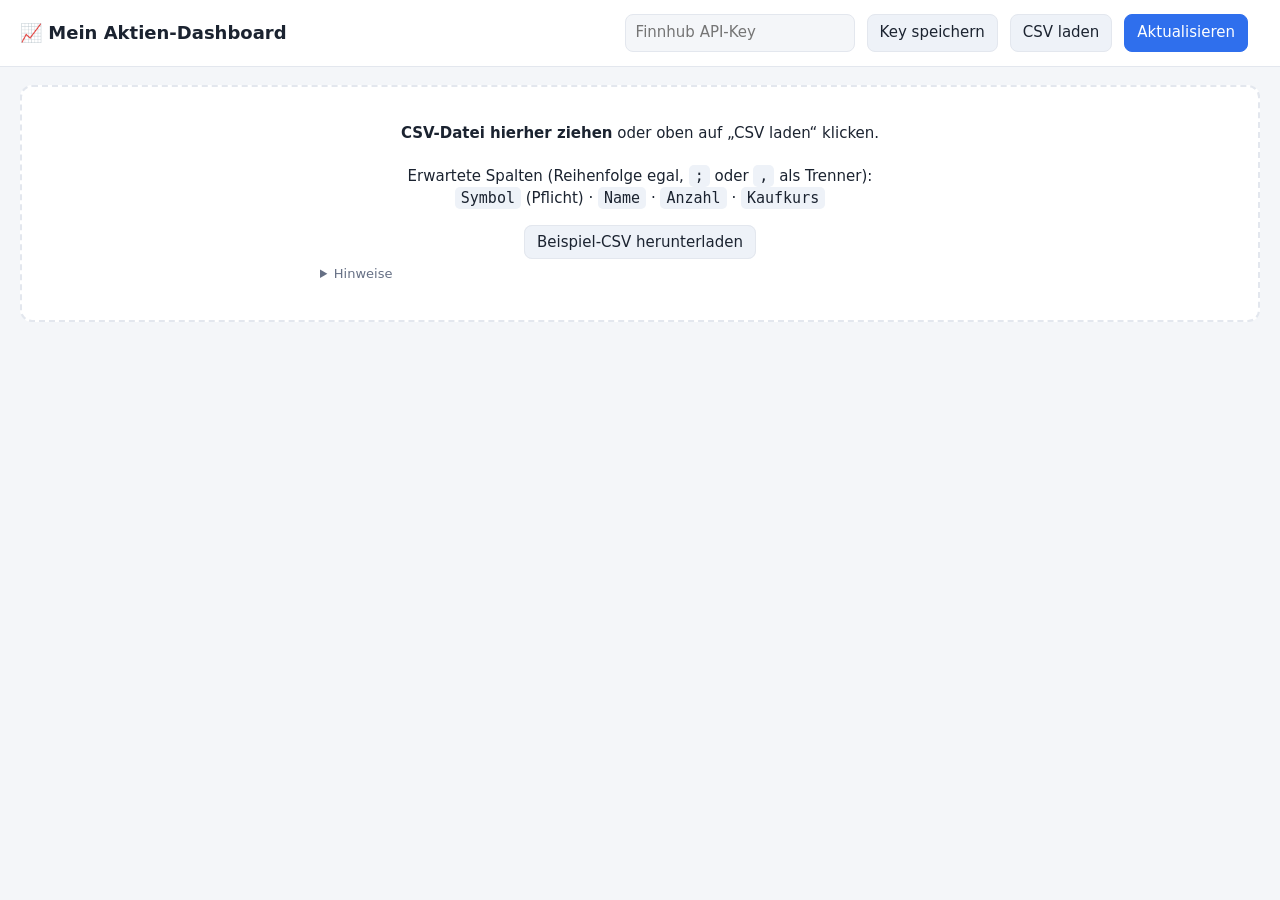
==== aktien/index.html @ da314ee0 "Aktien-Dashboard: Depot per CSV, Live-Kurse und Nachrichten Co-Authored-By: Claude Opus 5.5 <noreply" ====
<!doctype html>
<html lang="de">
<head>
<meta charset="utf-8">
<meta name="viewport" content="width=device-width, initial-scale=1">
<title>Mein Aktien-Dashboard</title>
<style>
  :root {
    --bg: #f4f6f9; --panel: #ffffff; --text: #1b2330; --muted: #667085;
    --line: #e3e7ee; --accent: #2f6fed; --up: #12924f; --down: #d0343a;
    --chip: #eef2f8;
  }
  @media (prefers-color-scheme: dark) {
    :root {
      --bg: #10141b; --panel: #181e28; --text: #e6eaf0; --muted: #98a2b3;
      --line: #273041; --accent: #5b8cff; --up: #3ccf7f; --down: #ff6369;
      --chip: #212a38;
    }
  }
  * { box-sizing: border-box; }
  body { margin: 0; font: 15px/1.45 system-ui, -apple-system, "Segoe UI", Roboto, sans-serif;
         background: var(--bg); color: var(--text); }
  header { display: flex; flex-wrap: wrap; align-items: center; gap: 12px;
           padding: 14px 20px; background: var(--panel); border-bottom: 1px solid var(--line);
           position: sticky; top: 0; z-index: 5; }
  header h1 { font-size: 18px; margin: 0 auto 0 0; }
  button, .btn { font: inherit; border: 1px solid var(--line); background: var(--chip); color: var(--text);
                 padding: 7px 12px; border-radius: 8px; cursor: pointer; text-decoration: none; }
  button.primary { background: var(--accent); border-color: var(--accent); color: #fff; }
  button:disabled { opacity: .5; cursor: default; }
  input[type=password], input[type=text] { font: inherit; padding: 7px 10px; border-radius: 8px;
         border: 1px solid var(--line); background: var(--bg); color: var(--text); width: 230px; max-width: 100%; }
  main { padding: 18px 20px 40px; max-width: 1400px; margin: 0 auto; }
  .tiles { display: grid; grid-template-columns: repeat(auto-fit, minmax(190px, 1fr)); gap: 12px; margin-bottom: 16px; }
  .tile { background: var(--panel); border: 1px solid var(--line); border-radius: 12px; padding: 14px 16px; }
  .tile .label { color: var(--muted); font-size: 13px; }
  .tile .value { font-size: 22px; font-weight: 650; margin-top: 4px; font-variant-numeric: tabular-nums; }
  .tile .sub { font-size: 13px; margin-top: 2px; font-variant-numeric: tabular-nums; }
  .layout { display: grid; grid-template-columns: minmax(0, 1.9fr) minmax(0, 1fr); gap: 16px; align-items: start; }
  @media (max-width: 1100px) { .layout { grid-template-columns: 1fr; } }
  .panel { background: var(--panel); border: 1px solid var(--line); border-radius: 12px; overflow: hidden; }
  .panel h2 { font-size: 15px; margin: 0; padding: 12px 16px; border-bottom: 1px solid var(--line);
              display: flex; align-items: center; gap: 8px; }
  .panel h2 .right { margin-left: auto; font-weight: 400; color: var(--muted); font-size: 13px; }
  .tablewrap { overflow-x: auto; }
  table { width: 100%; border-collapse: collapse; font-variant-numeric: tabular-nums; }
  th, td { padding: 9px 10px; text-align: right; white-space: nowrap; border-bottom: 1px solid var(--line); }
  th { font-size: 12px; color: var(--muted); font-weight: 600; cursor: pointer; user-select: none; }
  th:first-child, td:first-child { text-align: left; }
  tbody tr { cursor: pointer; }
  tbody tr:hover { background: var(--chip); }
  tbody tr.active { background: color-mix(in srgb, var(--accent) 14%, transparent); }
  .sym { font-weight: 650; }
  .name { color: var(--muted); font-size: 12px; display: block; max-width: 220px; overflow: hidden; text-overflow: ellipsis; }
  .logo { width: 22px; height: 22px; border-radius: 5px; vertical-align: middle; margin-right: 8px; background: #fff; object-fit: contain; }
  .up { color: var(--up); } .down { color: var(--down); }
  .news { max-height: 75vh; overflow-y: auto; }
  .news article { padding: 12px 16px; border-bottom: 1px solid var(--line); display: flex; gap: 12px; }
  .news article img { width: 84px; height: 60px; object-fit: cover; border-radius: 6px; flex: none; background: var(--chip); }
  .news a { color: var(--text); text-decoration: none; font-weight: 600; }
  .news a:hover { color: var(--accent); }
  .news .meta { font-size: 12px; color: var(--muted); margin-bottom: 3px; }
  .news .meta .tag { background: var(--chip); padding: 1px 6px; border-radius: 5px; margin-right: 6px; font-weight: 600; color: var(--text); }
  .news p { margin: 4px 0 0; font-size: 13px; color: var(--muted); display: -webkit-box;
            -webkit-line-clamp: 2; -webkit-box-orient: vertical; overflow: hidden; }
  .empty { padding: 28px 18px; color: var(--muted); text-align: center; }
  .drop { border: 2px dashed var(--line); border-radius: 12px; padding: 36px 20px; text-align: center;
          background: var(--panel); margin-bottom: 16px; }
  .drop.over { border-color: var(--accent); }
  .drop code { background: var(--chip); padding: 2px 6px; border-radius: 5px; }
  .status { font-size: 13px; color: var(--muted); }
  .err { color: var(--down); }
  .hidden { display: none !important; }
  details { margin-top: 12px; color: var(--muted); font-size: 13px; text-align: left; max-width: 640px; margin-inline: auto; }
</style>
</head>
<body>
<header>
  <h1>📈 Mein Aktien-Dashboard</h1>
  <input id="apiKey" type="password" placeholder="Finnhub API-Key" autocomplete="off" title="Kostenloser Key auf finnhub.io">
  <button id="saveKey">Key speichern</button>
  <label class="btn" for="csvInput">CSV laden</label>
  <input id="csvInput" type="file" accept=".csv,text/csv" class="hidden">
  <button id="refresh" class="primary">Aktualisieren</button>
  <span id="status" class="status"></span>
</header>

<main>
  <div id="drop" class="drop">
    <strong>CSV-Datei hierher ziehen</strong> oder oben auf „CSV laden“ klicken.<br><br>
    Erwartete Spalten (Reihenfolge egal, <code>;</code> oder <code>,</code> als Trenner):<br>
    <code>Symbol</code> (Pflicht) · <code>Name</code> · <code>Anzahl</code> · <code>Kaufkurs</code><br><br>
    <a class="btn" href="beispiel.csv" download>Beispiel-CSV herunterladen</a>
    <details>
      <summary>Hinweise</summary>
      <ul>
        <li>Kurse und Nachrichten kommen von <a href="https://finnhub.io" target="_blank" rel="noopener">finnhub.io</a>. Dort gibt es einen kostenlosen API-Key (60 Abfragen/Minute).</li>
        <li>Symbol = Börsenkürzel, z. B. <code>AAPL</code>, <code>MSFT</code>. Der kostenlose Zugang deckt vor allem US-Börsen ab; europäische Aktien am besten über ihr US-Kürzel/ADR (z. B. <code>SAP</code>).</li>
        <li>Zahlen dürfen deutsch geschrieben sein (<code>1.234,56</code>). Andere Spaltennamen wie <code>Ticker</code>, <code>Stück</code>, <code>Menge</code>, <code>Einstandskurs</code> werden auch erkannt.</li>
        <li>Key und Depot werden nur lokal in deinem Browser gespeichert.</li>
      </ul>
    </details>
  </div>

  <section id="tiles" class="tiles hidden"></section>

  <div id="layout" class="layout hidden">
    <section class="panel">
      <h2>Depot <span class="right" id="updated"></span></h2>
      <div class="tablewrap">
        <table>
          <thead><tr>
            <th data-k="symbol">Aktie</th>
            <th data-k="qty">Stück</th>
            <th data-k="buy">Kaufkurs</th>
            <th data-k="price">Aktuell</th>
            <th data-k="dp">Heute</th>
            <th data-k="value">Wert</th>
            <th data-k="pl">Gewinn/Verlust</th>
            <th data-k="plp">G/V %</th>
          </tr></thead>
          <tbody id="rows"></tbody>
        </table>
      </div>
    </section>

    <section class="panel">
      <h2><span id="newsTitle">Nachrichten – alle Aktien</span>
        <button id="allNews" class="hidden" style="margin-left:auto;padding:3px 9px;font-size:13px">Alle zeigen</button></h2>
      <div id="news" class="news"><div class="empty">Noch keine Nachrichten geladen.</div></div>
    </section>
  </div>
</main>

<script>
(() => {
  const API = 'https://finnhub.io/api/v1';
  const $ = id => document.getElementById(id);
  const store = {
    get(k, d) { try { const v = localStorage.getItem(k); return v === null ? d : JSON.parse(v); } catch { return d; } },
    set(k, v) { try { localStorage.setItem(k, JSON.stringify(v)); } catch {} }
  };

  let holdings = store.get('aktien.holdings', []);   // [{symbol,name,qty,buy}]
  let data = {};      // symbol -> {quote, profile, news}
  let selected = null;
  let sort = store.get('aktien.sort', { k: 'value', dir: -1 });
  let busy = false;

  $('apiKey').value = store.get('aktien.key', '');

  // ---------- CSV ----------
  function parseNum(s) {
    if (s == null) return NaN;
    s = String(s).trim().replace(/[€$\s]/g, '');
    if (!s) return NaN;
    if (s.includes(',') && s.includes('.')) {
      s = s.lastIndexOf(',') > s.lastIndexOf('.') ? s.replace(/\./g, '').replace(',', '.') : s.replace(/,/g, '');
    } else if (s.includes(',')) s = s.replace(',', '.');
    return parseFloat(s);
  }
  function splitLine(line, sep) {
    const out = []; let cur = '', q = false;
    for (let i = 0; i < line.length; i++) {
      const c = line[i];
      if (c === '"') { if (q && line[i + 1] === '"') { cur += '"'; i++; } else q = !q; }
      else if (c === sep && !q) { out.push(cur); cur = ''; }
      else cur += c;
    }
    out.push(cur);
    return out.map(x => x.trim());
  }
  const COLS = {
    symbol: ['symbol', 'ticker', 'kürzel', 'kuerzel', 'code'],
    name:   ['name', 'bezeichnung', 'unternehmen', 'firma', 'wertpapier'],
    qty:    ['anzahl', 'stück', 'stueck', 'stk', 'menge', 'shares', 'quantity', 'qty', 'bestand'],
    buy:    ['kaufkurs', 'einstand', 'einstandskurs', 'kaufpreis', 'preis', 'price', 'buy', 'avg', 'durchschnitt']
  };
  function parseCSV(text) {
    const lines = text.replace(/^﻿/, '').split(/\r?\n/).filter(l => l.trim());
    if (!lines.length) throw new Error('Die Datei ist leer.');
    const h = lines[0];
    const sep = [';', '\t', ','].sort((a, b) => h.split(b).length - h.split(a).length)[0];
    const head = splitLine(h, sep).map(x => x.toLowerCase());
    const idx = {};
    for (const [k, names] of Object.entries(COLS)) idx[k] = head.findIndex(x => names.some(n => x.includes(n)));
    if (idx.symbol < 0) throw new Error('Keine Spalte „Symbol“ (oder „Ticker“) gefunden.');
    const map = new Map();
    for (const line of lines.slice(1)) {
      const c = splitLine(line, sep);
      const symbol = (c[idx.symbol] || '').toUpperCase().trim();
      if (!symbol) continue;
      const qty = idx.qty >= 0 ? parseNum(c[idx.qty]) : NaN;
      const buy = idx.buy >= 0 ? parseNum(c[idx.buy]) : NaN;
      const prev = map.get(symbol);
      if (prev && isFinite(qty) && isFinite(prev.qty)) {          // gleiche Aktie mehrfach -> zusammenfassen
        const tq = prev.qty + qty;
        if (isFinite(buy) && isFinite(prev.buy)) prev.buy = (prev.buy * prev.qty + buy * qty) / tq;
        prev.qty = tq;
      } else {
        map.set(symbol, { symbol, name: idx.name >= 0 ? c[idx.name] || '' : '', qty, buy });
      }
    }
    const list = [...map.values()];
    if (!list.length) throw new Error('Keine Aktien in der Datei gefunden.');
    return list;
  }
  function loadFile(file) {
    const r = new FileReader();
    r.onload = () => {
      try {
        holdings = parseCSV(r.result);
        store.set('aktien.holdings', holdings);
        data = {}; selected = null;
        setStatus(`${holdings.length} Positionen geladen.`);
        render(); refresh();
      } catch (e) { setStatus(e.message, true); }
    };
    r.readAsText(file, 'utf-8');
  }
  $('csvInput').onchange = e => { if (e.target.files[0]) loadFile(e.target.files[0]); e.target.value = ''; };
  const drop = $('drop');
  ['dragover', 'dragenter'].forEach(ev => document.addEventListener(ev, e => { e.preventDefault(); drop.classList.add('over'); }));
  ['dragleave', 'drop'].forEach(ev => document.addEventListener(ev, e => { e.preventDefault(); drop.classList.remove('over'); }));
  document.addEventListener('drop', e => { const f = e.dataTransfer.files[0]; if (f) loadFile(f); });

  // ---------- API ----------
  const key = () => $('apiKey').value.trim();
  $('saveKey').onclick = () => { store.set('aktien.key', key()); setStatus('Key gespeichert.'); refresh(); };
  $('apiKey').onkeydown = e => { if (e.key === 'Enter') $('saveKey').click(); };

  async function api(path, params) {
    const u = new URL(API + path);
    Object.entries({ ...params, token: key() }).forEach(([k, v]) => u.searchParams.set(k, v));
    const res = await fetch(u);
    if (res.status === 401 || res.status === 403) throw new Error('API-Key ungültig oder Börse im Gratis-Tarif nicht enthalten.');
    if (res.status === 429) throw new Error('Abfragelimit erreicht – bitte kurz warten.');
    if (!res.ok) throw new Error('Fehler ' + res.status);
    return res.json();
  }
  const ymd = d => d.toISOString().slice(0, 10);

  async function refresh(withNews = true) {
    if (busy || !holdings.length) return;
    if (!key()) { setStatus('Bitte zuerst einen Finnhub API-Key eintragen.', true); return; }
    busy = true; $('refresh').disabled = true;
    const to = new Date(), from = new Date(Date.now() - 7 * 864e5);
    let errors = 0, lastErr = '';
    for (let i = 0; i < holdings.length; i++) {
      const s = holdings[i].symbol;
      setStatus(`Lade ${s} (${i + 1}/${holdings.length}) …`);
      const d = data[s] || (data[s] = {});
      try {
        const jobs = [api('/quote', { symbol: s }).then(q => { d.quote = q && q.c ? q : null; })];
        if (!d.profile) jobs.push(api('/stock/profile2', { symbol: s }).then(p => { d.profile = p || {}; }).catch(() => { d.profile = {}; }));
        if (withNews) jobs.push(api('/company-news', { symbol: s, from: ymd(from), to: ymd(to) })
                        .then(n => { d.news = Array.isArray(n) ? n.slice(0, 25) : []; }).catch(() => {}));
        await Promise.all(jobs);
        if (!d.quote) { errors++; lastErr = `Kein Kurs für ${s} gefunden.`; }
      } catch (e) { errors++; lastErr = e.message; }
      render(false);
    }
    busy = false; $('refresh').disabled = false;
    $('updated').textContent = 'Stand: ' + new Date().toLocaleTimeString('de-DE', { hour: '2-digit', minute: '2-digit' });
    setStatus(errors ? `${errors} Fehler – ${lastErr}` : 'Alles aktuell.', !!errors);
    render();
  }
  $('refresh').onclick = () => refresh(true);
  // Kurse jede Minute, Nachrichten alle 10 Minuten automatisch aktualisieren
  let tick = 0;
  setInterval(() => { if (document.visibilityState === 'visible') refresh(++tick % 10 === 0); }, 60000);

  // ---------- Darstellung ----------
  const fmt = (n, cur, d = 2) => !isFinite(n) ? '–' :
    n.toLocaleString('de-DE', { minimumFractionDigits: d, maximumFractionDigits: d }) + (cur ? ' ' + cur : '');
  const pct = n => !isFinite(n) ? '–' : (n > 0 ? '+' : '') + fmt(n) + ' %';
  const cls = n => !isFinite(n) || n === 0 ? '' : n > 0 ? 'up' : 'down';
  const esc = s => String(s ?? '').replace(/[&<>"']/g, c => ({ '&': '&amp;', '<': '&lt;', '>': '&gt;', '"': '&quot;', "'": '&#39;' }[c]));
  function setStatus(msg, err) { const el = $('status'); el.textContent = msg; el.className = 'status' + (err ? ' err' : ''); }

  function rowsData() {
    return holdings.map(h => {
      const d = data[h.symbol] || {}, q = d.quote, p = d.profile || {};
      const price = q ? q.c : NaN, qty = isFinite(h.qty) ? h.qty : NaN;
      const value = price * qty, cost = h.buy * qty;
      return { ...h, name: h.name || p.name || '', logo: p.logo, cur: p.currency || '',
        price, dp: q ? q.dp : NaN, dayAbs: q ? q.d * qty : NaN,
        value, cost, pl: value - cost, plp: (price / h.buy - 1) * 100 };
    });
  }

  function render(full = true) {
    const has = holdings.length > 0;
    $('drop').classList.toggle('hidden', has);
    $('tiles').classList.toggle('hidden', !has);
    $('layout').classList.toggle('hidden', !has);
    if (!has) return;

    const rows = rowsData();
    // Kacheln (je Währung summiert)
    const byCur = {};
    rows.forEach(r => {
      const c = r.cur || '?', t = byCur[c] || (byCur[c] = { value: 0, cost: 0, day: 0, n: 0 });
      if (isFinite(r.value)) { t.value += r.value; t.n++; if (isFinite(r.dayAbs)) t.day += r.dayAbs; if (isFinite(r.cost)) t.cost += r.cost; }
    });
    const curs = Object.entries(byCur).filter(([, t]) => t.n);
    const line = f => curs.length ? curs.map(f).join('<br>') : '–';
    const best = rows.filter(r => isFinite(r.dp)).sort((a, b) => b.dp - a.dp);
    $('tiles').innerHTML = `
      <div class="tile"><div class="label">Depotwert</div><div class="value">${line(([c, t]) => fmt(t.value, c))}</div></div>
      <div class="tile"><div class="label">Heute</div><div class="value">${line(([c, t]) =>
        `<span class="${cls(t.day)}">${t.day > 0 ? '+' : ''}${fmt(t.day, c)}</span>`)}</div>
        <div class="sub">${line(([c, t]) => `<span class="${cls(t.day)}">${pct(t.day / (t.value - t.day) * 100)}</span>`)}</div></div>
      <div class="tile"><div class="label">Gewinn/Verlust gesamt</div><div class="value">${line(([c, t]) =>
        t.cost ? `<span class="${cls(t.value - t.cost)}">${t.value - t.cost > 0 ? '+' : ''}${fmt(t.value - t.cost, c)}</span>` : '–')}</div>
        <div class="sub">${line(([c, t]) => t.cost ? `<span class="${cls(t.value - t.cost)}">${pct((t.value / t.cost - 1) * 100)}</span>` : '')}</div></div>
      <div class="tile"><div class="label">Bester / schwächster Wert heute</div>
        <div class="sub" style="margin-top:8px">${best.length ? `<b>${esc(best[0].symbol)}</b> <span class="${cls(best[0].dp)}">${pct(best[0].dp)}</span>` : '–'}</div>
        <div class="sub">${best.length > 1 ? `<b>${esc(best.at(-1).symbol)}</b> <span class="${cls(best.at(-1).dp)}">${pct(best.at(-1).dp)}</span>` : ''}</div></div>`;

    // Tabelle
    rows.sort((a, b) => {
      const x = a[sort.k], y = b[sort.k];
      if (typeof x === 'string') return x.localeCompare(y) * sort.dir;
      return ((isFinite(x) ? x : -Infinity) - (isFinite(y) ? y : -Infinity)) * sort.dir;
    });
    document.querySelectorAll('th').forEach(th => {
      th.textContent = th.textContent.replace(/ [▲▼]$/, '') + (th.dataset.k === sort.k ? (sort.dir > 0 ? ' ▲' : ' ▼') : '');
    });
    $('rows').innerHTML = rows.map(r => `
      <tr data-s="${esc(r.symbol)}" class="${r.symbol === selected ? 'active' : ''}">
        <td>${r.logo ? `<img class="logo" src="${esc(r.logo)}" alt="" loading="lazy">` : ''}<span class="sym">${esc(r.symbol)}</span>
            <span class="name" style="display:inline-block;vertical-align:middle;margin-left:6px">${esc(r.name)}</span></td>
        <td>${fmt(r.qty, '', r.qty % 1 ? 3 : 0)}</td>
        <td>${fmt(r.buy, r.cur)}</td>
        <td><b>${fmt(r.price, r.cur)}</b></td>
        <td class="${cls(r.dp)}">${pct(r.dp)}</td>
        <td>${fmt(r.value, r.cur)}</td>
        <td class="${cls(r.pl)}">${isFinite(r.pl) ? (r.pl > 0 ? '+' : '') + fmt(r.pl, r.cur) : '–'}</td>
        <td class="${cls(r.plp)}">${pct(r.plp)}</td>
      </tr>`).join('');

    if (full || !selected) renderNews();
  }

  function renderNews() {
    const syms = selected ? [selected] : holdings.map(h => h.symbol);
    $('newsTitle').textContent = selected ? `Nachrichten – ${selected}` : 'Nachrichten – alle Aktien';
    $('allNews').classList.toggle('hidden', !selected);
    const seen = new Set();
    const items = syms.flatMap(s => ((data[s] || {}).news || []).map(n => ({ ...n, sym: s })))
      .filter(n => n.headline && !seen.has(n.headline) && seen.add(n.headline))
      .sort((a, b) => b.datetime - a.datetime)
      .slice(0, 80);
    $('news').innerHTML = items.length ? items.map(n => `
      <article>
        ${n.image ? `<img src="${esc(n.image)}" alt="" loading="lazy" onerror="this.remove()">` : ''}
        <div>
          <div class="meta"><span class="tag">${esc(n.sym)}</span>${esc(n.source)} · ${new Date(n.datetime * 1000).toLocaleString('de-DE', { day: '2-digit', month: '2-digit', hour: '2-digit', minute: '2-digit' })}</div>
          <a href="${esc(n.url)}" target="_blank" rel="noopener">${esc(n.headline)}</a>
          ${n.summary ? `<p>${esc(n.summary)}</p>` : ''}
        </div>
      </article>`).join('')
      : `<div class="empty">${key() ? 'Keine Nachrichten der letzten 7 Tage gefunden.' : 'API-Key eintragen, um Nachrichten zu laden.'}</div>`;
  }

  $('rows').onclick = e => {
    const tr = e.target.closest('tr'); if (!tr) return;
    selected = selected === tr.dataset.s ? null : tr.dataset.s;
    render();
  };
  $('allNews').onclick = () => { selected = null; render(); };
  document.querySelector('thead').onclick = e => {
    const k = e.target.closest('th')?.dataset.k; if (!k) return;
    sort = { k, dir: sort.k === k ? -sort.dir : (k === 'symbol' ? 1 : -1) };
    store.set('aktien.sort', sort); render(false);
  };

  render();
  if (holdings.length && key()) refresh();
})();
</script>
</body>
</html>
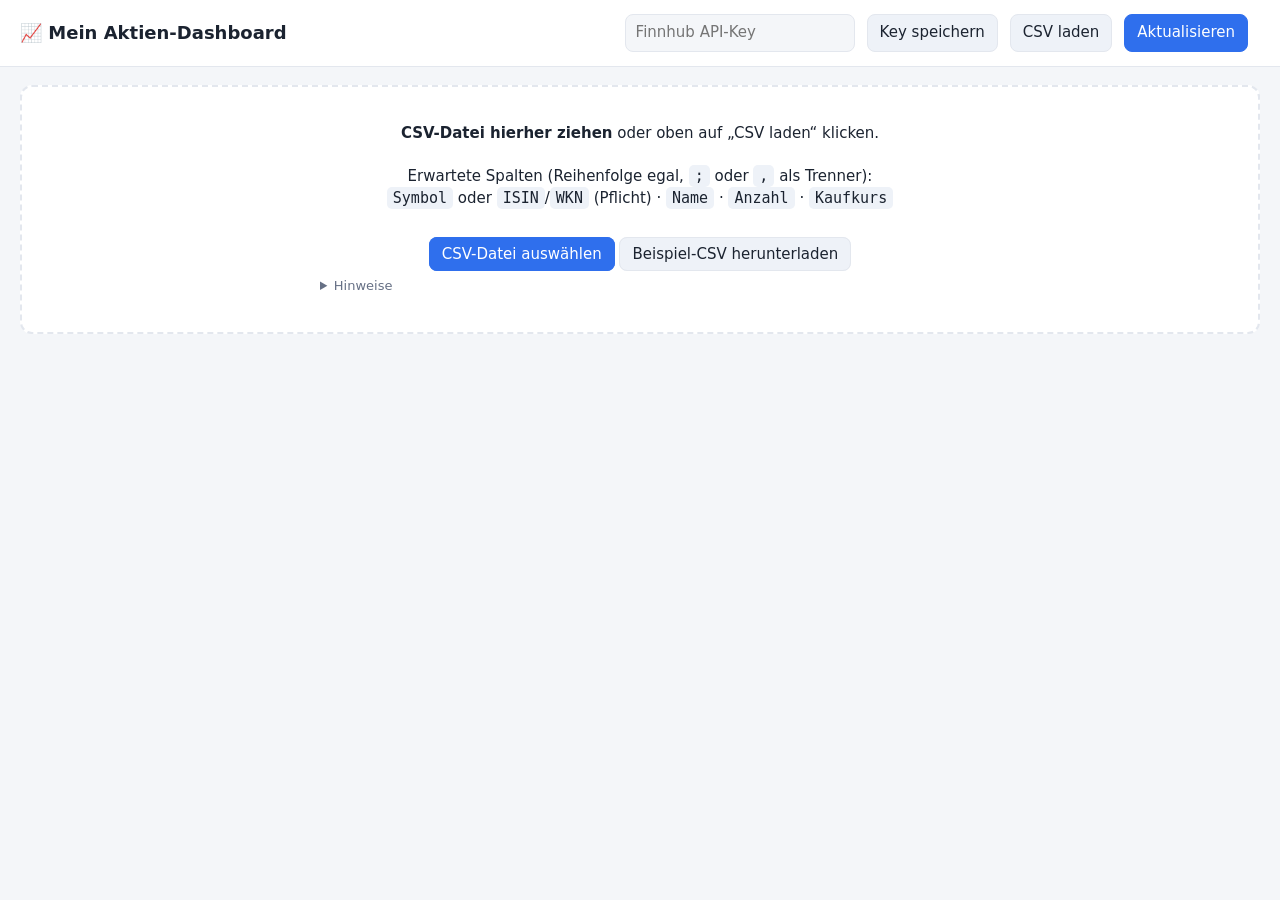
==== commit 3bafac1c: "Aktien-Dashboard: CSV-Import robuster (Kodierung, ISIN/WKN, Broker-Exporte) Co-Authored-By: Claude O" ====
--- a/aktien/index.html
+++ b/aktien/index.html
@@ -36,15 +36,15 @@
   .tile .label { color: var(--muted); font-size: 13px; }
   .tile .value { font-size: 22px; font-weight: 650; margin-top: 4px; font-variant-numeric: tabular-nums; }
   .tile .sub { font-size: 13px; margin-top: 2px; font-variant-numeric: tabular-nums; }
-  .layout { display: grid; grid-template-columns: minmax(0, 1.9fr) minmax(0, 1fr); gap: 16px; align-items: start; }
-  @media (max-width: 1100px) { .layout { grid-template-columns: 1fr; } }
+  .layout { display: grid; grid-template-columns: minmax(0, 1.5fr) minmax(0, 1fr); gap: 16px; align-items: start; }
+  @media (max-width: 980px) { .layout { grid-template-columns: 1fr; } }
   .panel { background: var(--panel); border: 1px solid var(--line); border-radius: 12px; overflow: hidden; }
   .panel h2 { font-size: 15px; margin: 0; padding: 12px 16px; border-bottom: 1px solid var(--line);
               display: flex; align-items: center; gap: 8px; }
   .panel h2 .right { margin-left: auto; font-weight: 400; color: var(--muted); font-size: 13px; }
   .tablewrap { overflow-x: auto; }
   table { width: 100%; border-collapse: collapse; font-variant-numeric: tabular-nums; }
-  th, td { padding: 9px 10px; text-align: right; white-space: nowrap; border-bottom: 1px solid var(--line); }
+  th, td { padding: 9px 12px; text-align: right; white-space: nowrap; border-bottom: 1px solid var(--line); }
   th { font-size: 12px; color: var(--muted); font-weight: 600; cursor: pointer; user-select: none; }
   th:first-child, td:first-child { text-align: left; }
   tbody tr { cursor: pointer; }
@@ -80,7 +80,7 @@
   <input id="apiKey" type="password" placeholder="Finnhub API-Key" autocomplete="off" title="Kostenloser Key auf finnhub.io">
   <button id="saveKey">Key speichern</button>
   <label class="btn" for="csvInput">CSV laden</label>
-  <input id="csvInput" type="file" accept=".csv,text/csv" class="hidden">
+  <input id="csvInput" type="file" class="hidden">
   <button id="refresh" class="primary">Aktualisieren</button>
   <span id="status" class="status"></span>
 </header>
@@ -89,7 +89,9 @@
   <div id="drop" class="drop">
     <strong>CSV-Datei hierher ziehen</strong> oder oben auf „CSV laden“ klicken.<br><br>
     Erwartete Spalten (Reihenfolge egal, <code>;</code> oder <code>,</code> als Trenner):<br>
-    <code>Symbol</code> (Pflicht) · <code>Name</code> · <code>Anzahl</code> · <code>Kaufkurs</code><br><br>
+    <code>Symbol</code> oder <code>ISIN</code>/<code>WKN</code> (Pflicht) · <code>Name</code> · <code>Anzahl</code> · <code>Kaufkurs</code><br><br>
+    <div id="dropErr" class="err" style="margin-bottom:12px"></div>
+    <label class="btn primary" for="csvInput" style="background:var(--accent);color:#fff;border-color:var(--accent)">CSV-Datei auswählen</label>
     <a class="btn" href="beispiel.csv" download>Beispiel-CSV herunterladen</a>
     <details>
       <summary>Hinweise</summary>
@@ -170,53 +172,97 @@
     out.push(cur);
     return out.map(x => x.trim());
   }
-  const COLS = {
-    symbol: ['symbol', 'ticker', 'kürzel', 'kuerzel', 'code'],
-    name:   ['name', 'bezeichnung', 'unternehmen', 'firma', 'wertpapier'],
-    qty:    ['anzahl', 'stück', 'stueck', 'stk', 'menge', 'shares', 'quantity', 'qty', 'bestand'],
-    buy:    ['kaufkurs', 'einstand', 'einstandskurs', 'kaufpreis', 'preis', 'price', 'buy', 'avg', 'durchschnitt']
-  };
+  const COLS = [                                   // Reihenfolge = Priorität bei der Zuordnung
+    ['isin',   ['isin']],
+    ['wkn',    ['wkn']],
+    ['symbol', ['symbol', 'ticker', 'kürzel', 'kuerzel', 'börsenkürzel']],
+    ['qty',    ['anzahl', 'stück', 'stueck', 'stk', 'menge', 'nominale', 'shares', 'quantity', 'qty', 'bestand', 'units']],
+    ['buy',    ['kaufkurs', 'einstandskurs', 'einstand', 'kaufpreis', 'kaufwert je', 'ø', 'avg', 'average', 'durchschnitt', 'buy', 'preis', 'price']],
+    ['name',   ['name', 'bezeichnung', 'wertpapier', 'unternehmen', 'firma', 'titel', 'instrument']]
+  ];
+  const ISIN_RE = /^[A-Z]{2}[A-Z0-9]{9}\d$/;
+  const WKN_RE = /^[A-Z0-9]{6}$/;
+  const TICKER_RE = /^[A-Z0-9][A-Z0-9.\-]{0,11}$/;
+  const label = h => h.symbol || h.isin || h.wkn;
+
+  function detectSep(line) {
+    return [';', '\t', ',', '|'].sort((a, b) => splitLine(line, b).length - splitLine(line, a).length)[0];
+  }
+  function mapHeader(cells) {
+    const head = cells.map(x => x.toLowerCase().replace(/\s+/g, ' ').trim());
+    const idx = {}, used = new Set();
+    for (const [k, names] of COLS) {
+      idx[k] = head.findIndex((x, i) => !used.has(i) && x && names.some(n => x.includes(n)));
+      if (idx[k] >= 0) used.add(idx[k]);
+    }
+    return idx;
+  }
   function parseCSV(text) {
-    const lines = text.replace(/^﻿/, '').split(/\r?\n/).filter(l => l.trim());
+    const lines = text.replace(/^﻿/, '').split(/\r\n|\n|\r/).filter(l => l.replace(/[;,\t|"\s]/g, ''));
     if (!lines.length) throw new Error('Die Datei ist leer.');
-    const h = lines[0];
-    const sep = [';', '\t', ','].sort((a, b) => h.split(b).length - h.split(a).length)[0];
-    const head = splitLine(h, sep).map(x => x.toLowerCase());
-    const idx = {};
-    for (const [k, names] of Object.entries(COLS)) idx[k] = head.findIndex(x => names.some(n => x.includes(n)));
-    if (idx.symbol < 0) throw new Error('Keine Spalte „Symbol“ (oder „Ticker“) gefunden.');
+    // Kopfzeile suchen (Broker-Exporte haben oft ein paar Infozeilen davor)
+    let hi = -1, sep, idx;
+    for (let i = 0; i < Math.min(lines.length, 40); i++) {
+      const sp = detectSep(lines[i]), m = mapHeader(splitLine(lines[i], sp));
+      if (m.symbol >= 0 || m.isin >= 0 || m.wkn >= 0) { hi = i; sep = sp; idx = m; break; }
+    }
+    if (hi < 0) {
+      // Keine Kopfzeile: erste Spalte = Kürzel/ISIN, dann Anzahl, dann Kaufkurs
+      sep = detectSep(lines[0]);
+      const c0 = splitLine(lines[0], sep), first = (c0[0] || '').replace(/"/g, '');
+      const looksLikeId = ISIN_RE.test(first) || (TICKER_RE.test(first) && first === first.toUpperCase());
+      if (!looksLikeId || !isFinite(parseNum(c0[1]))) {
+        throw new Error('Keine passende Spalte gefunden. Die CSV braucht eine Spalte „Symbol“, „Ticker“, „ISIN“ oder „WKN“. Gefundene Kopfzeile: ' + lines[0].slice(0, 120));
+      }
+      idx = { symbol: 0, qty: 1, buy: 2, name: -1, isin: -1, wkn: -1 };
+      hi = -1;
+    }
+    const get = (c, k) => idx[k] >= 0 ? (c[idx[k]] || '').trim() : '';
     const map = new Map();
-    for (const line of lines.slice(1)) {
+    for (const line of lines.slice(hi + 1)) {
       const c = splitLine(line, sep);
-      const symbol = (c[idx.symbol] || '').toUpperCase().trim();
-      if (!symbol) continue;
-      const qty = idx.qty >= 0 ? parseNum(c[idx.qty]) : NaN;
-      const buy = idx.buy >= 0 ? parseNum(c[idx.buy]) : NaN;
-      const prev = map.get(symbol);
-      if (prev && isFinite(qty) && isFinite(prev.qty)) {          // gleiche Aktie mehrfach -> zusammenfassen
+      let symbol = get(c, 'symbol').toUpperCase(), isin = get(c, 'isin').toUpperCase(), wkn = get(c, 'wkn').toUpperCase();
+      if (ISIN_RE.test(symbol)) { isin = isin || symbol; symbol = ''; }          // ISIN in der Symbol-Spalte
+      if (symbol && !TICKER_RE.test(symbol)) symbol = '';
+      if (!ISIN_RE.test(isin)) isin = '';
+      if (!WKN_RE.test(wkn)) wkn = '';
+      if (!symbol && !isin && !wkn) continue;                                   // Summen-/Leerzeilen überspringen
+      const qty = parseNum(get(c, 'qty')), buy = parseNum(get(c, 'buy'));
+      const h = { symbol, isin, wkn, name: get(c, 'name'), qty, buy };
+      const k = label(h), prev = map.get(k);
+      if (prev && isFinite(qty) && isFinite(prev.qty)) {                        // gleiche Aktie mehrfach -> zusammenfassen
         const tq = prev.qty + qty;
         if (isFinite(buy) && isFinite(prev.buy)) prev.buy = (prev.buy * prev.qty + buy * qty) / tq;
         prev.qty = tq;
-      } else {
-        map.set(symbol, { symbol, name: idx.name >= 0 ? c[idx.name] || '' : '', qty, buy });
-      }
+      } else map.set(k, h);
     }
     const list = [...map.values()];
-    if (!list.length) throw new Error('Keine Aktien in der Datei gefunden.');
+    if (!list.length) throw new Error('Keine Aktien in der Datei gefunden (Kopfzeile erkannt, aber keine gültigen Zeilen darunter).');
     return list;
   }
+  function decode(buf) {
+    const b = new Uint8Array(buf);
+    if (b[0] === 0x50 && b[1] === 0x4B) throw new Error('Das ist eine Excel-Datei (.xlsx). Bitte in Excel „Speichern unter → CSV (Trennzeichen-getrennt)“ wählen.');
+    if (b[0] === 0xFF && b[1] === 0xFE) return new TextDecoder('utf-16le').decode(buf);
+    try { return new TextDecoder('utf-8', { fatal: true }).decode(buf); }
+    catch { return new TextDecoder('windows-1252').decode(buf); }               // typisch für Excel unter Windows
+  }
+  function showError(msg) { setStatus(msg, true); $('dropErr').textContent = msg; }
   function loadFile(file) {
+    $('dropErr').textContent = '';
+    setStatus('Lese ' + file.name + ' …');
     const r = new FileReader();
+    r.onerror = () => showError('Die Datei konnte nicht gelesen werden.');
     r.onload = () => {
       try {
-        holdings = parseCSV(r.result);
+        holdings = parseCSV(decode(r.result));
         store.set('aktien.holdings', holdings);
         data = {}; selected = null;
         setStatus(`${holdings.length} Positionen geladen.`);
         render(); refresh();
-      } catch (e) { setStatus(e.message, true); }
+      } catch (e) { showError(e.message); }
     };
-    r.readAsText(file, 'utf-8');
+    r.readAsArrayBuffer(file);
   }
   $('csvInput').onchange = e => { if (e.target.files[0]) loadFile(e.target.files[0]); e.target.value = ''; };
   const drop = $('drop');
@@ -246,8 +292,20 @@
     busy = true; $('refresh').disabled = true;
     const to = new Date(), from = new Date(Date.now() - 7 * 864e5);
     let errors = 0, lastErr = '';
+    // ISIN/WKN ohne Kürzel über die Finnhub-Suche in ein Börsenkürzel umwandeln
+    for (const h of holdings.filter(h => !h.symbol && !h.unresolved)) {
+      setStatus(`Suche Kürzel für ${h.isin || h.wkn} …`);
+      try {
+        const r = await api('/search', { q: h.isin || h.wkn });
+        const list = (r && r.result || []).filter(x => x.symbol);
+        const pick = list.find(x => !x.symbol.includes('.') && /stock|adr|common/i.test(x.type || '')) || list.find(x => !x.symbol.includes('.')) || list[0];
+        if (pick) { h.symbol = pick.symbol; if (!h.name) h.name = pick.description || ''; } else h.unresolved = true;
+      } catch (e) { errors++; lastErr = e.message; break; }
+    }
+    store.set('aktien.holdings', holdings);
     for (let i = 0; i < holdings.length; i++) {
       const s = holdings[i].symbol;
+      if (!s) { errors++; lastErr = `Kein Börsenkürzel für ${label(holdings[i])} gefunden – bitte Symbol in der CSV ergänzen.`; continue; }
       setStatus(`Lade ${s} (${i + 1}/${holdings.length}) …`);
       const d = data[s] || (data[s] = {});
       try {
@@ -283,7 +341,7 @@
       const d = data[h.symbol] || {}, q = d.quote, p = d.profile || {};
       const price = q ? q.c : NaN, qty = isFinite(h.qty) ? h.qty : NaN;
       const value = price * qty, cost = h.buy * qty;
-      return { ...h, name: h.name || p.name || '', logo: p.logo, cur: p.currency || '',
+      return { ...h, symbol: label(h), name: h.name || p.name || '', logo: p.logo, cur: p.currency || '',
         price, dp: q ? q.dp : NaN, dayAbs: q ? q.d * qty : NaN,
         value, cost, pl: value - cost, plp: (price / h.buy - 1) * 100 };
     });
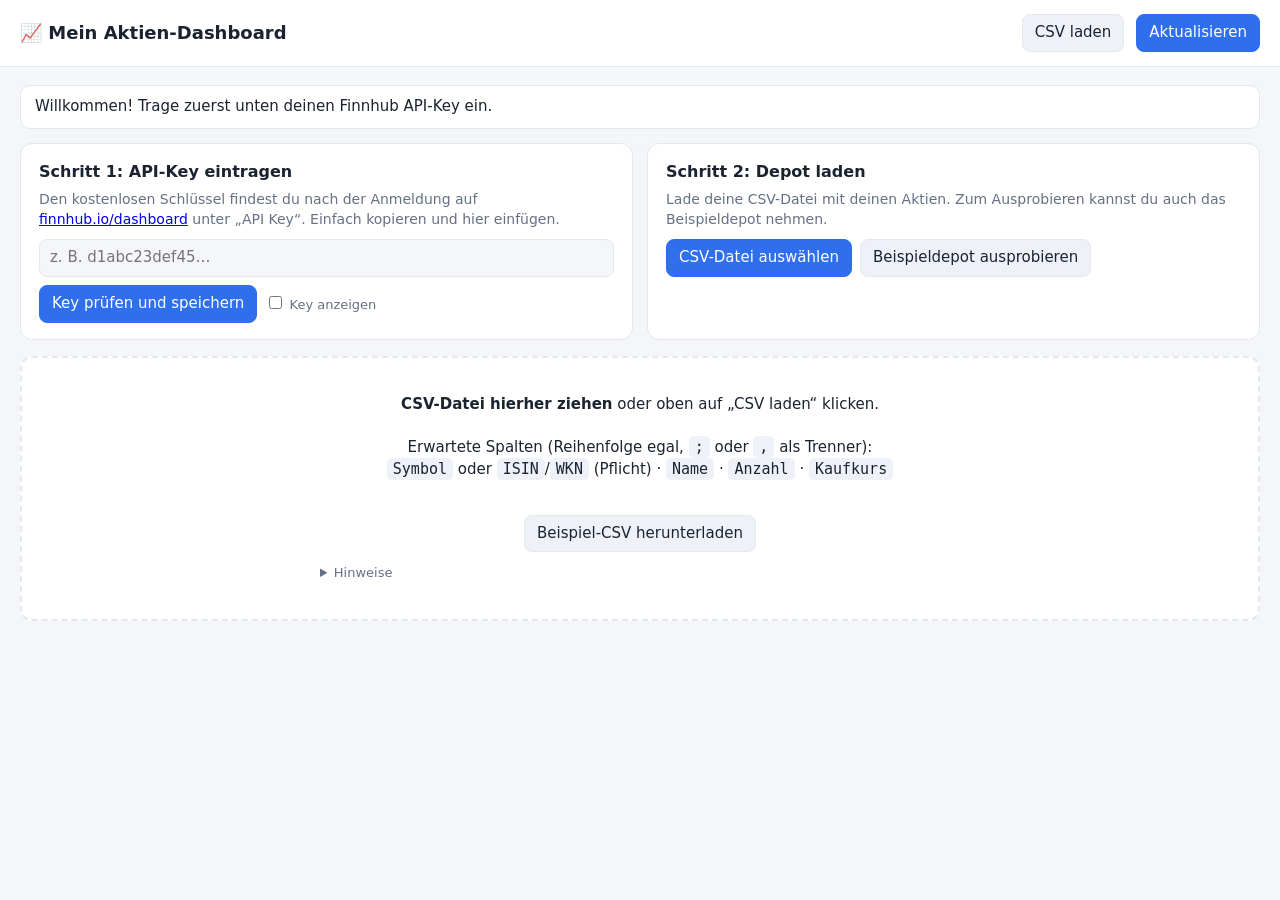
==== commit 862619b3: "Aktien-Dashboard: Schritt-für-Schritt-Einrichtung, Key-Prüfung, Ladeanzeige, klare Fehlermeldungen C" ====
--- a/aktien/index.html
+++ b/aktien/index.html
@@ -71,28 +71,68 @@
   .status { font-size: 13px; color: var(--muted); }
   .err { color: var(--down); }
   .hidden { display: none !important; }
+  .banner { display: flex; align-items: center; gap: 10px; padding: 10px 14px; border-radius: 10px; margin-bottom: 14px;
+            background: var(--panel); border: 1px solid var(--line); font-weight: 500; }
+  .banner.ok { border-color: var(--up); background: color-mix(in srgb, var(--up) 10%, var(--panel)); }
+  .banner.err { border-color: var(--down); background: color-mix(in srgb, var(--down) 10%, var(--panel)); color: var(--text); }
+  .banner.busy { border-color: var(--accent); background: color-mix(in srgb, var(--accent) 10%, var(--panel)); }
+  .spin { width: 16px; height: 16px; border: 2px solid var(--line); border-top-color: var(--accent); border-radius: 50%;
+          animation: spin .8s linear infinite; flex: none; }
+  @keyframes spin { to { transform: rotate(360deg); } }
+  .bar { position: fixed; top: 0; left: 0; height: 3px; background: var(--accent); z-index: 10; transition: width .3s; }
+  .steps { display: grid; grid-template-columns: repeat(auto-fit, minmax(260px, 1fr)); gap: 14px; margin-bottom: 16px; }
+  .step { background: var(--panel); border: 1px solid var(--line); border-radius: 12px; padding: 16px 18px; }
+  .step h3 { margin: 0 0 6px; font-size: 16px; }
+  .step p { margin: 0 0 10px; color: var(--muted); font-size: 14px; }
+  .step .row { display: flex; flex-wrap: wrap; gap: 8px; align-items: center; }
+  .step input[type=password], .step input[type=text] { width: 100%; }
+  .step.done { border-color: var(--up); }
+  .step.done h3::after { content: " ✓"; color: var(--up); }
+  .loading { color: var(--muted); font-style: italic; }
   details { margin-top: 12px; color: var(--muted); font-size: 13px; text-align: left; max-width: 640px; margin-inline: auto; }
 </style>
 </head>
 <body>
 <header>
   <h1>📈 Mein Aktien-Dashboard</h1>
-  <input id="apiKey" type="password" placeholder="Finnhub API-Key" autocomplete="off" title="Kostenloser Key auf finnhub.io">
-  <button id="saveKey">Key speichern</button>
+  <button id="changeKey" class="hidden">🔑 API-Key ändern</button>
   <label class="btn" for="csvInput">CSV laden</label>
-  <input id="csvInput" type="file" class="hidden">
+  <input id="csvInput" type="file" accept=".csv,.txt,text/csv" class="hidden">
   <button id="refresh" class="primary">Aktualisieren</button>
-  <span id="status" class="status"></span>
 </header>
+<div id="bar" class="bar" style="width:0"></div>
 
 <main>
+  <div id="banner" class="banner hidden"><span id="spin" class="spin hidden"></span><span id="status"></span></div>
+
+  <div id="steps" class="steps">
+    <div class="step" id="step1">
+      <h3>Schritt 1: API-Key eintragen</h3>
+      <p>Den kostenlosen Schlüssel findest du nach der Anmeldung auf
+        <a href="https://finnhub.io/dashboard" target="_blank" rel="noopener">finnhub.io/dashboard</a> unter „API Key“.
+        Einfach kopieren und hier einfügen.</p>
+      <div class="row">
+        <input id="apiKey" type="password" placeholder="z. B. d1abc23def45…" autocomplete="off" spellcheck="false">
+        <button id="saveKey" class="primary">Key prüfen und speichern</button>
+        <label style="font-size:13px;color:var(--muted)"><input type="checkbox" id="showKey"> Key anzeigen</label>
+      </div>
+    </div>
+    <div class="step" id="step2">
+      <h3>Schritt 2: Depot laden</h3>
+      <p>Lade deine CSV-Datei mit deinen Aktien. Zum Ausprobieren kannst du auch das Beispieldepot nehmen.</p>
+      <div class="row">
+        <label class="btn primary" for="csvInput" style="background:var(--accent);color:#fff;border-color:var(--accent)">CSV-Datei auswählen</label>
+        <button id="demo">Beispieldepot ausprobieren</button>
+      </div>
+    </div>
+  </div>
+
   <div id="drop" class="drop">
     <strong>CSV-Datei hierher ziehen</strong> oder oben auf „CSV laden“ klicken.<br><br>
     Erwartete Spalten (Reihenfolge egal, <code>;</code> oder <code>,</code> als Trenner):<br>
     <code>Symbol</code> oder <code>ISIN</code>/<code>WKN</code> (Pflicht) · <code>Name</code> · <code>Anzahl</code> · <code>Kaufkurs</code><br><br>
     <div id="dropErr" class="err" style="margin-bottom:12px"></div>
-    <label class="btn primary" for="csvInput" style="background:var(--accent);color:#fff;border-color:var(--accent)">CSV-Datei auswählen</label>
-    <a class="btn" href="beispiel.csv" download>Beispiel-CSV herunterladen</a>
+    <button id="dlExample">Beispiel-CSV herunterladen</button>
     <details>
       <summary>Hinweise</summary>
       <ul>
@@ -149,7 +189,9 @@
   let sort = store.get('aktien.sort', { k: 'value', dir: -1 });
   let busy = false;
 
+  const EXAMPLE_CSV = 'Symbol;Name;Anzahl;Kaufkurs\nAAPL;Apple;10;150,00\nMSFT;Microsoft;5;310,50\nNVDA;NVIDIA;8;95,20\nAMZN;Amazon;6;128,00\nSAP;SAP (ADR);4;140,00\n';
   $('apiKey').value = store.get('aktien.key', '');
+  let keyOk = !!$('apiKey').value;
 
   // ---------- CSV ----------
   function parseNum(s) {
@@ -248,6 +290,19 @@
     catch { return new TextDecoder('windows-1252').decode(buf); }               // typisch für Excel unter Windows
   }
   function showError(msg) { setStatus(msg, true); $('dropErr').textContent = msg; }
+  function useHoldings(list, source) {
+    holdings = list;
+    store.set('aktien.holdings', holdings);
+    data = {}; selected = null;
+    setStatus(`${holdings.length} Aktien aus ${source} geladen.`, 'ok');
+    render(); refresh();
+  }
+  $('demo').onclick = () => useHoldings(parseCSV(EXAMPLE_CSV), 'dem Beispieldepot');
+  $('dlExample').onclick = () => {
+    const a = document.createElement('a');
+    a.href = URL.createObjectURL(new Blob(['\ufeff' + EXAMPLE_CSV], { type: 'text/csv;charset=utf-8' }));
+    a.download = 'beispiel.csv'; a.click(); setTimeout(() => URL.revokeObjectURL(a.href), 1000);
+  };
   function loadFile(file) {
     $('dropErr').textContent = '';
     setStatus('Lese ' + file.name + ' …');
@@ -255,11 +310,7 @@
     r.onerror = () => showError('Die Datei konnte nicht gelesen werden.');
     r.onload = () => {
       try {
-        holdings = parseCSV(decode(r.result));
-        store.set('aktien.holdings', holdings);
-        data = {}; selected = null;
-        setStatus(`${holdings.length} Positionen geladen.`);
-        render(); refresh();
+        useHoldings(parseCSV(decode(r.result)), file.name);
       } catch (e) { showError(e.message); }
     };
     r.readAsArrayBuffer(file);
@@ -272,29 +323,54 @@
 
   // ---------- API ----------
   const key = () => $('apiKey').value.trim();
-  $('saveKey').onclick = () => { store.set('aktien.key', key()); setStatus('Key gespeichert.'); refresh(); };
+  $('showKey').onchange = e => { $('apiKey').type = e.target.checked ? 'text' : 'password'; };
+  $('changeKey').onclick = () => { $('steps').classList.remove('hidden'); $('step2').classList.add('hidden'); $('apiKey').focus(); };
   $('apiKey').onkeydown = e => { if (e.key === 'Enter') $('saveKey').click(); };
+  $('saveKey').onclick = async () => {
+    // Leerzeichen und Zeilenumbrüche beim Kopieren entfernen
+    $('apiKey').value = key().replace(/\s+/g, '');
+    if (!key()) { setStatus('Bitte zuerst den API-Key in das Feld einfügen.', true); $('apiKey').focus(); return; }
+    const btn = $('saveKey');
+    btn.disabled = true; btn.textContent = 'Prüfe …';
+    setStatus('Prüfe deinen API-Key bei Finnhub …', 'busy');
+    try {
+      const q = await api('/quote', { symbol: 'AAPL' });
+      if (!q || typeof q.c !== 'number') throw new Error('Finnhub hat eine unerwartete Antwort geschickt. Ist der Key vollständig kopiert?');
+      store.set('aktien.key', key()); keyOk = true;
+      setStatus(holdings.length ? '✓ Der Key funktioniert. Kurse werden jetzt geladen …'
+                                : '✓ Der Key funktioniert und ist gespeichert. Jetzt Schritt 2: Depot laden.', 'ok');
+      render(); refresh();
+    } catch (e) {
+      keyOk = false;
+      setStatus(e.message, true);
+    } finally { btn.disabled = false; btn.textContent = 'Key prüfen und speichern'; }
+  };
 
   async function api(path, params) {
     const u = new URL(API + path);
     Object.entries({ ...params, token: key() }).forEach(([k, v]) => u.searchParams.set(k, v));
-    const res = await fetch(u);
-    if (res.status === 401 || res.status === 403) throw new Error('API-Key ungültig oder Börse im Gratis-Tarif nicht enthalten.');
-    if (res.status === 429) throw new Error('Abfragelimit erreicht – bitte kurz warten.');
-    if (!res.ok) throw new Error('Fehler ' + res.status);
+    let res;
+    try { res = await fetch(u); }
+    catch { throw new Error('Keine Verbindung zu Finnhub. Bitte Internetverbindung prüfen. (Werbeblocker oder Firmen-Netzwerk können die Seite auch blockieren.)'); }
+    if (res.status === 401) throw new Error('Der API-Key ist falsch. Bitte auf finnhub.io/dashboard nachsehen und den Key komplett neu kopieren.');
+    if (res.status === 403) throw new Error('Diese Aktie oder Börse ist im kostenlosen Finnhub-Tarif nicht enthalten. Tipp: das US-Kürzel verwenden (z. B. SAP statt SAP.DE).');
+    if (res.status === 429) throw new Error('Zu viele Abfragen auf einmal (Gratis-Limit: 60 pro Minute). Bitte eine Minute warten und dann „Aktualisieren“ klicken.');
+    if (!res.ok) throw new Error('Finnhub meldet einen Fehler (Code ' + res.status + '). Bitte später nochmal versuchen.');
     return res.json();
   }
   const ymd = d => d.toISOString().slice(0, 10);
 
-  async function refresh(withNews = true) {
-    if (busy || !holdings.length) return;
-    if (!key()) { setStatus('Bitte zuerst einen Finnhub API-Key eintragen.', true); return; }
-    busy = true; $('refresh').disabled = true;
+  async function refresh(withNews = true, manual = false) {
+    if (busy) return;
+    if (!key()) { setStatus('Bitte zuerst in Schritt 1 deinen Finnhub API-Key eintragen.', true); render(); return; }
+    if (!holdings.length) { if (manual) setStatus('Noch keine Aktien geladen. Bitte in Schritt 2 eine CSV-Datei wählen oder das Beispieldepot nehmen.', true); return; }
+    busy = true; $('refresh').disabled = true; $('refresh').textContent = 'Lädt …';
+    progress(0.03); render(false);
     const to = new Date(), from = new Date(Date.now() - 7 * 864e5);
     let errors = 0, lastErr = '';
     // ISIN/WKN ohne Kürzel über die Finnhub-Suche in ein Börsenkürzel umwandeln
     for (const h of holdings.filter(h => !h.symbol && !h.unresolved)) {
-      setStatus(`Suche Kürzel für ${h.isin || h.wkn} …`);
+      setStatus(`Suche Börsenkürzel für ${h.isin || h.wkn} …`, 'busy');
       try {
         const r = await api('/search', { q: h.isin || h.wkn });
         const list = (r && r.result || []).filter(x => x.symbol);
@@ -306,7 +382,8 @@
     for (let i = 0; i < holdings.length; i++) {
       const s = holdings[i].symbol;
       if (!s) { errors++; lastErr = `Kein Börsenkürzel für ${label(holdings[i])} gefunden – bitte Symbol in der CSV ergänzen.`; continue; }
-      setStatus(`Lade ${s} (${i + 1}/${holdings.length}) …`);
+      setStatus(`Lade Kurs${withNews ? ' und Nachrichten' : ''} für ${s} (${i + 1} von ${holdings.length}) …`, 'busy');
+      progress((i + 0.5) / holdings.length);
       const d = data[s] || (data[s] = {});
       try {
         const jobs = [api('/quote', { symbol: s }).then(q => { d.quote = q && q.c ? q : null; })];
@@ -314,19 +391,32 @@
         if (withNews) jobs.push(api('/company-news', { symbol: s, from: ymd(from), to: ymd(to) })
                         .then(n => { d.news = Array.isArray(n) ? n.slice(0, 25) : []; }).catch(() => {}));
         await Promise.all(jobs);
-        if (!d.quote) { errors++; lastErr = `Kein Kurs für ${s} gefunden.`; }
-      } catch (e) { errors++; lastErr = e.message; }
+        if (!d.quote) { errors++; lastErr = `Für ${s} wurde kein Kurs gefunden. Ist das Börsenkürzel richtig?`; }
+      } catch (e) {
+        errors++; lastErr = e.message;
+        if (/API-Key ist falsch|Keine Verbindung/.test(e.message)) { if (/API-Key/.test(e.message)) keyOk = false; break; }
+      }
       render(false);
     }
-    busy = false; $('refresh').disabled = false;
-    $('updated').textContent = 'Stand: ' + new Date().toLocaleTimeString('de-DE', { hour: '2-digit', minute: '2-digit' });
-    setStatus(errors ? `${errors} Fehler – ${lastErr}` : 'Alles aktuell.', !!errors);
+    busy = false; $('refresh').disabled = false; $('refresh').textContent = 'Aktualisieren'; progress(1);
+    const now = new Date().toLocaleTimeString('de-DE', { hour: '2-digit', minute: '2-digit' });
+    $('updated').textContent = 'Stand: ' + now + ' Uhr';
+    const ok = holdings.filter(h => data[h.symbol] && data[h.symbol].quote).length;
+    if (!errors) setStatus(`✓ Fertig: Kurse für alle ${ok} Aktien geladen (Stand ${now} Uhr). Wird jede Minute automatisch aktualisiert.`, 'ok');
+    else if (ok) setStatus(`${ok} von ${holdings.length} Aktien geladen. Problem: ${lastErr}`, true);
+    else setStatus(lastErr, true);
     render();
   }
-  $('refresh').onclick = () => refresh(true);
+  $('refresh').onclick = () => refresh(true, true);
   // Kurse jede Minute, Nachrichten alle 10 Minuten automatisch aktualisieren
   let tick = 0;
-  setInterval(() => { if (document.visibilityState === 'visible') refresh(++tick % 10 === 0); }, 60000);
+  setInterval(() => { if (document.visibilityState === 'visible' && keyOk && holdings.length) refresh(++tick % 10 === 0); }, 60000);
+  let barTimer;
+  function progress(f) {
+    const b = $('bar'); clearTimeout(barTimer);
+    b.style.opacity = 1; b.style.width = Math.round(f * 100) + '%';
+    if (f >= 1) barTimer = setTimeout(() => { b.style.opacity = 0; b.style.width = '0'; }, 600);
+  }
 
   // ---------- Darstellung ----------
   const fmt = (n, cur, d = 2) => !isFinite(n) ? '–' :
@@ -334,7 +424,13 @@
   const pct = n => !isFinite(n) ? '–' : (n > 0 ? '+' : '') + fmt(n) + ' %';
   const cls = n => !isFinite(n) || n === 0 ? '' : n > 0 ? 'up' : 'down';
   const esc = s => String(s ?? '').replace(/[&<>"']/g, c => ({ '&': '&amp;', '<': '&lt;', '>': '&gt;', '"': '&quot;', "'": '&#39;' }[c]));
-  function setStatus(msg, err) { const el = $('status'); el.textContent = msg; el.className = 'status' + (err ? ' err' : ''); }
+  // kind: true = Fehler, 'ok' = Erfolg, 'busy' = lädt gerade
+  function setStatus(msg, kind) {
+    $('status').textContent = msg;
+    const k = kind === true ? 'err' : kind || '';
+    $('banner').className = 'banner' + (k ? ' ' + k : '') + (msg ? '' : ' hidden');
+    $('spin').classList.toggle('hidden', k !== 'busy');
+  }
 
   function rowsData() {
     return holdings.map(h => {
@@ -349,6 +445,12 @@
 
   function render(full = true) {
     const has = holdings.length > 0;
+    const setup = !keyOk || !has;
+    $('steps').classList.toggle('hidden', !setup);
+    $('step1').classList.toggle('done', keyOk);
+    $('step2').classList.toggle('done', has);
+    $('step2').classList.remove('hidden');
+    $('changeKey').classList.toggle('hidden', setup);
     $('drop').classList.toggle('hidden', has);
     $('tiles').classList.toggle('hidden', !has);
     $('layout').classList.toggle('hidden', !has);
@@ -391,7 +493,7 @@
             <span class="name" style="display:inline-block;vertical-align:middle;margin-left:6px">${esc(r.name)}</span></td>
         <td>${fmt(r.qty, '', r.qty % 1 ? 3 : 0)}</td>
         <td>${fmt(r.buy, r.cur)}</td>
-        <td><b>${fmt(r.price, r.cur)}</b></td>
+        <td>${!isFinite(r.price) && busy ? '<span class="loading">lädt …</span>' : `<b>${fmt(r.price, r.cur)}</b>`}</td>
         <td class="${cls(r.dp)}">${pct(r.dp)}</td>
         <td>${fmt(r.value, r.cur)}</td>
         <td class="${cls(r.pl)}">${isFinite(r.pl) ? (r.pl > 0 ? '+' : '') + fmt(r.pl, r.cur) : '–'}</td>
@@ -419,7 +521,7 @@
           ${n.summary ? `<p>${esc(n.summary)}</p>` : ''}
         </div>
       </article>`).join('')
-      : `<div class="empty">${key() ? 'Keine Nachrichten der letzten 7 Tage gefunden.' : 'API-Key eintragen, um Nachrichten zu laden.'}</div>`;
+      : `<div class="empty">${busy ? 'Nachrichten werden geladen …' : key() ? 'Keine Nachrichten der letzten 7 Tage gefunden.' : 'API-Key eintragen, um Nachrichten zu laden.'}</div>`;
   }
 
   $('rows').onclick = e => {
@@ -436,6 +538,7 @@
 
   render();
   if (holdings.length && key()) refresh();
+  else if (!key()) setStatus('Willkommen! Trage zuerst unten deinen Finnhub API-Key ein.', '');
 })();
 </script>
 </body>
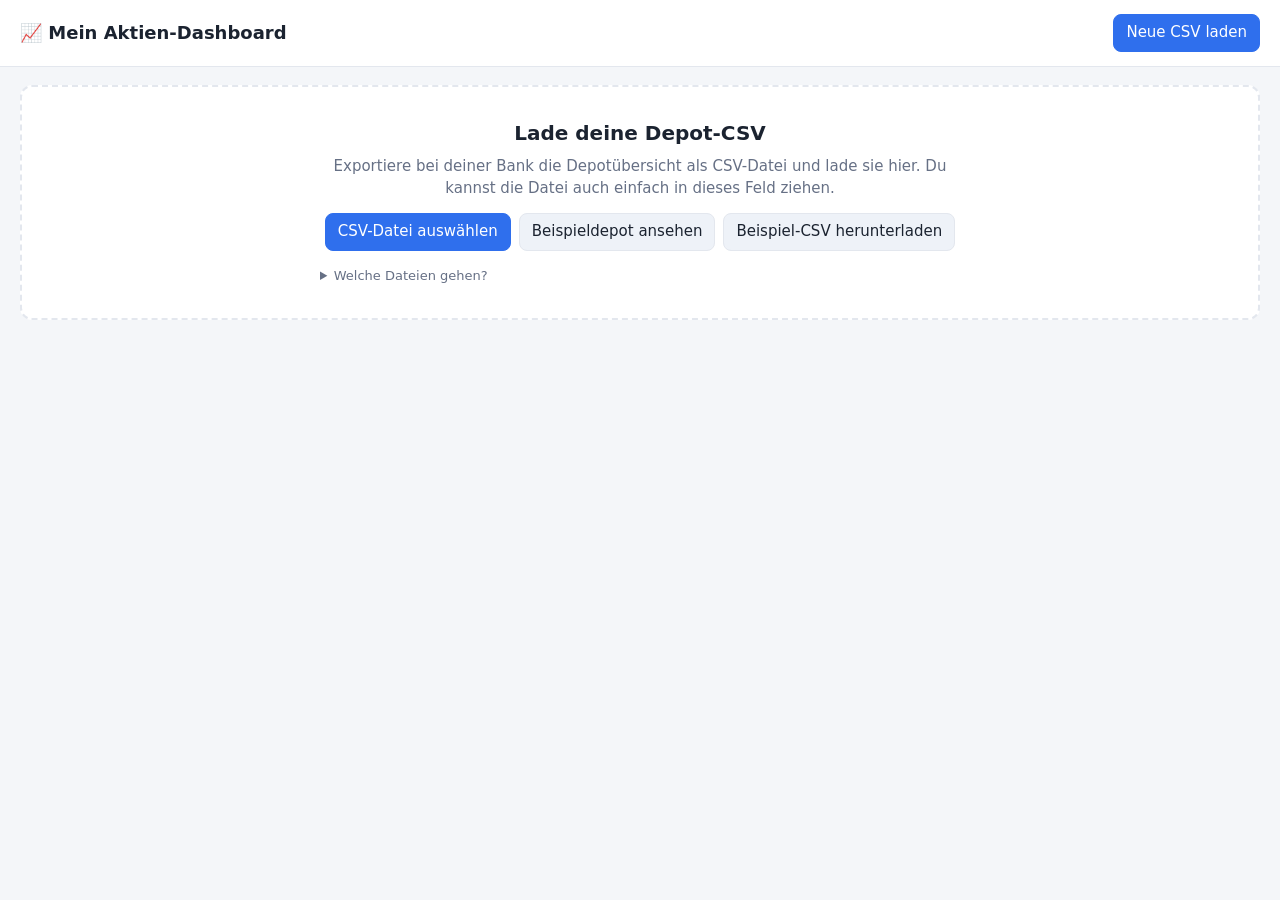
==== commit 5a5f82ce: "Aktien-Dashboard: Kurse nur noch aus der Bank-CSV, ohne Finnhub und API-Key Co-Authored-By: Claude O" ====
--- a/aktien/index.html
+++ b/aktien/index.html
@@ -7,196 +7,161 @@
 <style>
   :root {
     --bg: #f4f6f9; --panel: #ffffff; --text: #1b2330; --muted: #667085;
-    --line: #e3e7ee; --accent: #2f6fed; --up: #12924f; --down: #d0343a;
-    --chip: #eef2f8;
+    --line: #e3e7ee; --accent: #2f6fed; --up: #12924f; --down: #d0343a; --chip: #eef2f8;
   }
   @media (prefers-color-scheme: dark) {
     :root {
       --bg: #10141b; --panel: #181e28; --text: #e6eaf0; --muted: #98a2b3;
-      --line: #273041; --accent: #5b8cff; --up: #3ccf7f; --down: #ff6369;
-      --chip: #212a38;
+      --line: #273041; --accent: #5b8cff; --up: #3ccf7f; --down: #ff6369; --chip: #212a38;
     }
   }
   * { box-sizing: border-box; }
-  body { margin: 0; font: 15px/1.45 system-ui, -apple-system, "Segoe UI", Roboto, sans-serif;
-         background: var(--bg); color: var(--text); }
-  header { display: flex; flex-wrap: wrap; align-items: center; gap: 12px;
-           padding: 14px 20px; background: var(--panel); border-bottom: 1px solid var(--line);
-           position: sticky; top: 0; z-index: 5; }
+  body { margin: 0; font: 15px/1.45 system-ui, -apple-system, "Segoe UI", Roboto, sans-serif; background: var(--bg); color: var(--text); }
+  header { display: flex; flex-wrap: wrap; align-items: center; gap: 10px; padding: 14px 20px; background: var(--panel);
+           border-bottom: 1px solid var(--line); position: sticky; top: 0; z-index: 5; }
   header h1 { font-size: 18px; margin: 0 auto 0 0; }
+  header .stand { color: var(--muted); font-size: 13px; }
   button, .btn { font: inherit; border: 1px solid var(--line); background: var(--chip); color: var(--text);
-                 padding: 7px 12px; border-radius: 8px; cursor: pointer; text-decoration: none; }
-  button.primary { background: var(--accent); border-color: var(--accent); color: #fff; }
-  button:disabled { opacity: .5; cursor: default; }
-  input[type=password], input[type=text] { font: inherit; padding: 7px 10px; border-radius: 8px;
-         border: 1px solid var(--line); background: var(--bg); color: var(--text); width: 230px; max-width: 100%; }
-  main { padding: 18px 20px 40px; max-width: 1400px; margin: 0 auto; }
-  .tiles { display: grid; grid-template-columns: repeat(auto-fit, minmax(190px, 1fr)); gap: 12px; margin-bottom: 16px; }
+                 padding: 7px 12px; border-radius: 8px; cursor: pointer; text-decoration: none; display: inline-block; }
+  .primary { background: var(--accent) !important; border-color: var(--accent) !important; color: #fff !important; }
+  main { padding: 18px 20px 40px; max-width: 1300px; margin: 0 auto; }
+  .banner { padding: 10px 14px; border-radius: 10px; margin-bottom: 14px; border: 1px solid var(--line); background: var(--panel); }
+  .banner.ok { border-color: var(--up); background: color-mix(in srgb, var(--up) 10%, var(--panel)); }
+  .banner.err { border-color: var(--down); background: color-mix(in srgb, var(--down) 10%, var(--panel)); }
+  .tiles { display: grid; grid-template-columns: repeat(auto-fit, minmax(200px, 1fr)); gap: 12px; margin-bottom: 16px; }
   .tile { background: var(--panel); border: 1px solid var(--line); border-radius: 12px; padding: 14px 16px; }
   .tile .label { color: var(--muted); font-size: 13px; }
   .tile .value { font-size: 22px; font-weight: 650; margin-top: 4px; font-variant-numeric: tabular-nums; }
   .tile .sub { font-size: 13px; margin-top: 2px; font-variant-numeric: tabular-nums; }
-  .layout { display: grid; grid-template-columns: minmax(0, 1.5fr) minmax(0, 1fr); gap: 16px; align-items: start; }
-  @media (max-width: 980px) { .layout { grid-template-columns: 1fr; } }
   .panel { background: var(--panel); border: 1px solid var(--line); border-radius: 12px; overflow: hidden; }
-  .panel h2 { font-size: 15px; margin: 0; padding: 12px 16px; border-bottom: 1px solid var(--line);
-              display: flex; align-items: center; gap: 8px; }
-  .panel h2 .right { margin-left: auto; font-weight: 400; color: var(--muted); font-size: 13px; }
+  .panel h2 { font-size: 15px; margin: 0; padding: 10px 16px; border-bottom: 1px solid var(--line); display: flex; flex-wrap: wrap; align-items: center; gap: 8px; }
+  .tabs { display: flex; gap: 6px; margin-left: auto; }
+  .tabs button { padding: 3px 10px; font-size: 13px; }
+  .tabs button.on { background: var(--accent); border-color: var(--accent); color: #fff; }
   .tablewrap { overflow-x: auto; }
   table { width: 100%; border-collapse: collapse; font-variant-numeric: tabular-nums; }
   th, td { padding: 9px 12px; text-align: right; white-space: nowrap; border-bottom: 1px solid var(--line); }
   th { font-size: 12px; color: var(--muted); font-weight: 600; cursor: pointer; user-select: none; }
-  th:first-child, td:first-child { text-align: left; }
-  tbody tr { cursor: pointer; }
+  th:first-child, td:first-child { text-align: left; white-space: normal; min-width: 180px; }
   tbody tr:hover { background: var(--chip); }
-  tbody tr.active { background: color-mix(in srgb, var(--accent) 14%, transparent); }
   .sym { font-weight: 650; }
-  .name { color: var(--muted); font-size: 12px; display: block; max-width: 220px; overflow: hidden; text-overflow: ellipsis; }
-  .logo { width: 22px; height: 22px; border-radius: 5px; vertical-align: middle; margin-right: 8px; background: #fff; object-fit: contain; }
+  .small { color: var(--muted); font-size: 12px; display: block; }
+  .kind { font-size: 11px; background: var(--chip); border-radius: 4px; padding: 0 5px; margin-left: 6px; color: var(--muted); }
+  .bar { height: 4px; background: var(--chip); border-radius: 2px; margin-top: 3px; }
+  .bar i { display: block; height: 100%; background: var(--accent); border-radius: 2px; }
   .up { color: var(--up); } .down { color: var(--down); }
-  .news { max-height: 75vh; overflow-y: auto; }
-  .news article { padding: 12px 16px; border-bottom: 1px solid var(--line); display: flex; gap: 12px; }
-  .news article img { width: 84px; height: 60px; object-fit: cover; border-radius: 6px; flex: none; background: var(--chip); }
-  .news a { color: var(--text); text-decoration: none; font-weight: 600; }
-  .news a:hover { color: var(--accent); }
-  .news .meta { font-size: 12px; color: var(--muted); margin-bottom: 3px; }
-  .news .meta .tag { background: var(--chip); padding: 1px 6px; border-radius: 5px; margin-right: 6px; font-weight: 600; color: var(--text); }
-  .news p { margin: 4px 0 0; font-size: 13px; color: var(--muted); display: -webkit-box;
-            -webkit-line-clamp: 2; -webkit-box-orient: vertical; overflow: hidden; }
-  .empty { padding: 28px 18px; color: var(--muted); text-align: center; }
-  .drop { border: 2px dashed var(--line); border-radius: 12px; padding: 36px 20px; text-align: center;
-          background: var(--panel); margin-bottom: 16px; }
+  .drop { border: 2px dashed var(--line); border-radius: 12px; padding: 32px 20px; text-align: center; background: var(--panel); margin-bottom: 16px; }
   .drop.over { border-color: var(--accent); }
-  .drop code { background: var(--chip); padding: 2px 6px; border-radius: 5px; }
-  .status { font-size: 13px; color: var(--muted); }
-  .err { color: var(--down); }
+  .drop h2 { margin: 0 0 8px; font-size: 20px; }
+  .drop p { color: var(--muted); max-width: 620px; margin: 8px auto; }
+  .drop .row { display: flex; gap: 8px; justify-content: center; flex-wrap: wrap; margin-top: 14px; }
+  code { background: var(--chip); padding: 1px 5px; border-radius: 5px; }
+  details { margin: 16px auto 0; color: var(--muted); font-size: 13px; text-align: left; max-width: 640px; }
   .hidden { display: none !important; }
-  .banner { display: flex; align-items: center; gap: 10px; padding: 10px 14px; border-radius: 10px; margin-bottom: 14px;
-            background: var(--panel); border: 1px solid var(--line); font-weight: 500; }
-  .banner.ok { border-color: var(--up); background: color-mix(in srgb, var(--up) 10%, var(--panel)); }
-  .banner.err { border-color: var(--down); background: color-mix(in srgb, var(--down) 10%, var(--panel)); color: var(--text); }
-  .banner.busy { border-color: var(--accent); background: color-mix(in srgb, var(--accent) 10%, var(--panel)); }
-  .spin { width: 16px; height: 16px; border: 2px solid var(--line); border-top-color: var(--accent); border-radius: 50%;
-          animation: spin .8s linear infinite; flex: none; }
-  @keyframes spin { to { transform: rotate(360deg); } }
-  .bar { position: fixed; top: 0; left: 0; height: 3px; background: var(--accent); z-index: 10; transition: width .3s; }
-  .steps { display: grid; grid-template-columns: repeat(auto-fit, minmax(260px, 1fr)); gap: 14px; margin-bottom: 16px; }
-  .step { background: var(--panel); border: 1px solid var(--line); border-radius: 12px; padding: 16px 18px; }
-  .step h3 { margin: 0 0 6px; font-size: 16px; }
-  .step p { margin: 0 0 10px; color: var(--muted); font-size: 14px; }
-  .step .row { display: flex; flex-wrap: wrap; gap: 8px; align-items: center; }
-  .step input[type=password], .step input[type=text] { width: 100%; }
-  .step.done { border-color: var(--up); }
-  .step.done h3::after { content: " ✓"; color: var(--up); }
-  .loading { color: var(--muted); font-style: italic; }
-  details { margin-top: 12px; color: var(--muted); font-size: 13px; text-align: left; max-width: 640px; margin-inline: auto; }
+  @media (max-width: 600px) { header { padding: 12px 16px; } main { padding: 14px 16px 32px; } }
 </style>
 </head>
 <body>
 <header>
   <h1>📈 Mein Aktien-Dashboard</h1>
-  <button id="changeKey" class="hidden">🔑 API-Key ändern</button>
-  <label class="btn" for="csvInput">CSV laden</label>
+  <span id="stand" class="stand"></span>
+  <label class="btn primary" for="csvInput">Neue CSV laden</label>
   <input id="csvInput" type="file" accept=".csv,.txt,text/csv" class="hidden">
-  <button id="refresh" class="primary">Aktualisieren</button>
 </header>
-<div id="bar" class="bar" style="width:0"></div>
 
 <main>
-  <div id="banner" class="banner hidden"><span id="spin" class="spin hidden"></span><span id="status"></span></div>
-
-  <div id="steps" class="steps">
-    <div class="step" id="step1">
-      <h3>Schritt 1: API-Key eintragen</h3>
-      <p>Den kostenlosen Schlüssel findest du nach der Anmeldung auf
-        <a href="https://finnhub.io/dashboard" target="_blank" rel="noopener">finnhub.io/dashboard</a> unter „API Key“.
-        Einfach kopieren und hier einfügen.</p>
-      <div class="row">
-        <input id="apiKey" type="password" placeholder="z. B. d1abc23def45…" autocomplete="off" spellcheck="false">
-        <button id="saveKey" class="primary">Key prüfen und speichern</button>
-        <label style="font-size:13px;color:var(--muted)"><input type="checkbox" id="showKey"> Key anzeigen</label>
-      </div>
+  <div id="banner" class="banner hidden"></div>
+
+  <div id="drop" class="drop">
+    <h2>Lade deine Depot-CSV</h2>
+    <p>Exportiere bei deiner Bank die Depotübersicht als CSV-Datei und lade sie hier.
+       Du kannst die Datei auch einfach in dieses Feld ziehen.</p>
+    <div class="row">
+      <label class="btn primary" for="csvInput">CSV-Datei auswählen</label>
+      <button id="demo">Beispieldepot ansehen</button>
+      <button id="dlExample">Beispiel-CSV herunterladen</button>
     </div>
-    <div class="step" id="step2">
-      <h3>Schritt 2: Depot laden</h3>
-      <p>Lade deine CSV-Datei mit deinen Aktien. Zum Ausprobieren kannst du auch das Beispieldepot nehmen.</p>
-      <div class="row">
-        <label class="btn primary" for="csvInput" style="background:var(--accent);color:#fff;border-color:var(--accent)">CSV-Datei auswählen</label>
-        <button id="demo">Beispieldepot ausprobieren</button>
-      </div>
-    </div>
-  </div>
-
-  <div id="drop" class="drop">
-    <strong>CSV-Datei hierher ziehen</strong> oder oben auf „CSV laden“ klicken.<br><br>
-    Erwartete Spalten (Reihenfolge egal, <code>;</code> oder <code>,</code> als Trenner):<br>
-    <code>Symbol</code> oder <code>ISIN</code>/<code>WKN</code> (Pflicht) · <code>Name</code> · <code>Anzahl</code> · <code>Kaufkurs</code><br><br>
-    <div id="dropErr" class="err" style="margin-bottom:12px"></div>
-    <button id="dlExample">Beispiel-CSV herunterladen</button>
     <details>
-      <summary>Hinweise</summary>
+      <summary>Welche Dateien gehen?</summary>
       <ul>
-        <li>Kurse und Nachrichten kommen von <a href="https://finnhub.io" target="_blank" rel="noopener">finnhub.io</a>. Dort gibt es einen kostenlosen API-Key (60 Abfragen/Minute).</li>
-        <li>Symbol = Börsenkürzel, z. B. <code>AAPL</code>, <code>MSFT</code>. Der kostenlose Zugang deckt vor allem US-Börsen ab; europäische Aktien am besten über ihr US-Kürzel/ADR (z. B. <code>SAP</code>).</li>
-        <li>Zahlen dürfen deutsch geschrieben sein (<code>1.234,56</code>). Andere Spaltennamen wie <code>Ticker</code>, <code>Stück</code>, <code>Menge</code>, <code>Einstandskurs</code> werden auch erkannt.</li>
-        <li>Key und Depot werden nur lokal in deinem Browser gespeichert.</li>
+        <li>Depot-Exporte deutscher Banken (z. B. mit den Spalten <code>Name</code>, <code>WKN</code>, <code>Stück</code>, <code>Einstandskurs</code>, <code>Kurs</code>). Infozeilen über der Tabelle sind kein Problem.</li>
+        <li>Eigene Listen gehen auch. Wichtig sind die Spalten <code>WKN</code>, <code>ISIN</code> oder <code>Symbol</code>, dazu <code>Anzahl</code>, <code>Kaufkurs</code> und <code>Kurs</code>.</li>
+        <li>Zahlen dürfen deutsch geschrieben sein (<code>1.234,56</code>).</li>
+        <li>Deine Datei bleibt auf deinem Gerät. Nichts wird ins Internet geschickt.</li>
       </ul>
     </details>
   </div>
 
   <section id="tiles" class="tiles hidden"></section>
 
-  <div id="layout" class="layout hidden">
-    <section class="panel">
-      <h2>Depot <span class="right" id="updated"></span></h2>
-      <div class="tablewrap">
-        <table>
-          <thead><tr>
-            <th data-k="symbol">Aktie</th>
-            <th data-k="qty">Stück</th>
-            <th data-k="buy">Kaufkurs</th>
-            <th data-k="price">Aktuell</th>
-            <th data-k="dp">Heute</th>
-            <th data-k="value">Wert</th>
-            <th data-k="pl">Gewinn/Verlust</th>
-            <th data-k="plp">G/V %</th>
-          </tr></thead>
-          <tbody id="rows"></tbody>
-        </table>
-      </div>
-    </section>
-
-    <section class="panel">
-      <h2><span id="newsTitle">Nachrichten – alle Aktien</span>
-        <button id="allNews" class="hidden" style="margin-left:auto;padding:3px 9px;font-size:13px">Alle zeigen</button></h2>
-      <div id="news" class="news"><div class="empty">Noch keine Nachrichten geladen.</div></div>
-    </section>
-  </div>
+  <section id="table" class="panel hidden">
+    <h2>Depot <span id="count" class="small" style="display:inline"></span>
+      <span class="tabs" id="tabs">
+        <button data-f="all" class="on">Alle</button><button data-f="aktie">Aktien</button><button data-f="etf">ETFs &amp; Fonds</button>
+      </span>
+    </h2>
+    <div class="tablewrap">
+      <table>
+        <thead><tr>
+          <th data-k="name">Wertpapier</th>
+          <th data-k="qty">Stück</th>
+          <th data-k="buy">Kaufkurs</th>
+          <th data-k="price">Kurs</th>
+          <th data-k="dp">Heute</th>
+          <th data-k="value">Wert</th>
+          <th data-k="share">Anteil</th>
+          <th data-k="pl">Gewinn/Verlust</th>
+          <th data-k="plp">in %</th>
+        </tr></thead>
+        <tbody id="rows"></tbody>
+      </table>
+    </div>
+  </section>
 </main>
 
 <script>
 (() => {
-  const API = 'https://finnhub.io/api/v1';
   const $ = id => document.getElementById(id);
   const store = {
     get(k, d) { try { const v = localStorage.getItem(k); return v === null ? d : JSON.parse(v); } catch { return d; } },
     set(k, v) { try { localStorage.setItem(k, JSON.stringify(v)); } catch {} }
   };
-
-  let holdings = store.get('aktien.holdings', []);   // [{symbol,name,qty,buy}]
-  let data = {};      // symbol -> {quote, profile, news}
-  let selected = null;
-  let sort = store.get('aktien.sort', { k: 'value', dir: -1 });
-  let busy = false;
-
-  const EXAMPLE_CSV = 'Symbol;Name;Anzahl;Kaufkurs\nAAPL;Apple;10;150,00\nMSFT;Microsoft;5;310,50\nNVDA;NVIDIA;8;95,20\nAMZN;Amazon;6;128,00\nSAP;SAP (ADR);4;140,00\n';
-  $('apiKey').value = store.get('aktien.key', '');
-  let keyOk = !!$('apiKey').value;
-
-  // ---------- CSV ----------
+  // Alte Einträge der Finnhub-Version aufräumen
+  try { localStorage.removeItem('aktien.key'); } catch {}
+
+  let depot = store.get('aktien.depot', null);          // { items: [...], stand: '...', file: '...' }
+  let sort = store.get('aktien.sort2', { k: 'value', dir: -1 });
+  let filter = 'all';
+
+  const EXAMPLE_CSV = 'Name;WKN;Gattung;Stück;Einstandskurs;Kurs;Datum/Uhrzeit;Entwicklung prozentual (Heute)\n' +
+    'Apple;865985;Aktie;10;150,00;205,40;24.11.2026 17:30:00;0,45\n' +
+    'Siemens;723610;Aktie;8;120,50;210,10;24.11.2026 17:30:00;-0,62\n' +
+    'Allianz;840400;Aktie;5;210,00;365,20;24.11.2026 17:30:00;0,18\n' +
+    'MSCI World ETF;A0RPWH;ETF;40;65,30;102,85;24.11.2026 17:30:00;0,31\n' +
+    'Emerging Markets ETF;A12GVR;ETF;30;45,10;52,40;24.11.2026 17:30:00;-0,25\n';
+
+  // Lesbare Namen für bekannte WKNs (Bank-Exporte kürzen Namen oft stark ab)
+  const NAMES = {
+    '865985': 'Apple', 'A1CX3T': 'Tesla', '552484': 'Netflix', '870747': 'Microsoft', '918422': 'NVIDIA', '906866': 'Amazon',
+    'A14Y6F': 'Alphabet A', 'A14Y6H': 'Alphabet C', 'A1JWVX': 'Meta Platforms', '863186': 'AMD', 'A2QA4J': 'Palantir',
+    '888024': 'Intuitive Surgical', 'A40PW4': 'BlackRock', 'A3D7VW': 'Linde', 'A2QMYY': 'Hims & Hers', 'A3CVQC': 'Robinhood',
+    'A419CG': 'Rocket Lab', '722713': 'Strategy', 'A3CL8W': 'AST SpaceMobile', 'A41986': 'Galaxy Digital', 'A2PSR2': 'BioNTech',
+    'A1J4U4': 'ASML', '916018': 'British American Tobacco', 'A1138D': 'Tencent', 'A41NM1': 'Unilever', '850727': 'TotalEnergies',
+    '850663': 'Coca-Cola', '851995': 'PepsiCo', 'A0NC7B': 'Visa', 'A0YJQ2': 'Berkshire Hathaway B', '850628': 'JPMorgan Chase',
+    '855681': 'Intel', 'A2JG9Z': 'Broadcom', 'A2QP7J': 'Coinbase', 'A2PHHG': 'Uber', 'A14TJP': 'Shopify', '855686': 'Walt Disney',
+    '856958': "McDonald's", '853260': 'Johnson & Johnson', '852009': 'Pfizer', 'A3EU6F': 'Novo Nordisk', 'A117ME': 'Alibaba',
+    '716460': 'SAP', '723610': 'Siemens', 'ENER6Y': 'Siemens Energy', '840400': 'Allianz', '843002': 'Münchener Rück',
+    '514000': 'Deutsche Bank', '555750': 'Deutsche Telekom', 'ENAG99': 'E.ON', 'BASF11': 'BASF', 'BAY001': 'Bayer', '519000': 'BMW',
+    '710000': 'Mercedes-Benz', '766403': 'Volkswagen Vz.', '623100': 'Infineon', 'A1EWWW': 'adidas', 'A1ML7J': 'Vonovia',
+    '547030': 'CTS Eventim', 'A2LQ88': 'Auto1', 'A2YN90': 'TeamViewer', '716563': 'Sartorius Vz.', '938914': 'Airbus',
+    '853292': 'LVMH', '860180': 'Schneider Electric', 'A0M46B': 'Iberdrola', 'A41NML': 'Magnum Ice Cream', '891624': 'SoftBank',
+    'A42SXH': 'Anthropic'
+  };
+
+  // ---------- CSV lesen ----------
   function parseNum(s) {
     if (s == null) return NaN;
-    s = String(s).trim().replace(/[€$\s]/g, '');
+    s = String(s).trim().replace(/[€$%\s]/g, '');
     if (!s) return NaN;
     if (s.includes(',') && s.includes('.')) {
       s = s.lastIndexOf(',') > s.lastIndexOf('.') ? s.replace(/\./g, '').replace(',', '.') : s.replace(/,/g, '');
@@ -214,18 +179,26 @@
     out.push(cur);
     return out.map(x => x.trim());
   }
-  const COLS = [                                   // Reihenfolge = Priorität bei der Zuordnung
+  // Spalten, die per "enthält" erkannt werden (Reihenfolge = Priorität)
+  const COLS = [
     ['isin',   ['isin']],
     ['wkn',    ['wkn']],
-    ['symbol', ['symbol', 'ticker', 'kürzel', 'kuerzel', 'börsenkürzel']],
-    ['qty',    ['anzahl', 'stück', 'stueck', 'stk', 'menge', 'nominale', 'shares', 'quantity', 'qty', 'bestand', 'units']],
-    ['buy',    ['kaufkurs', 'einstandskurs', 'einstand', 'kaufpreis', 'kaufwert je', 'ø', 'avg', 'average', 'durchschnitt', 'buy', 'preis', 'price']],
-    ['name',   ['name', 'bezeichnung', 'wertpapier', 'unternehmen', 'firma', 'titel', 'instrument']]
+    ['symbol', ['symbol', 'ticker', 'kürzel', 'kuerzel']],
+    ['qty',    ['anzahl', 'stück', 'stueck', 'stk', 'menge', 'nominal', 'shares', 'quantity', 'bestand']],
+    ['buy',    ['einstandskurs', 'kaufkurs', 'einstand', 'kaufpreis', 'durchschnitt', 'avg']],
+    ['name',   ['name', 'bezeichnung', 'wertpapier', 'unternehmen', 'titel']]
   ];
-  const ISIN_RE = /^[A-Z]{2}[A-Z0-9]{9}\d$/;
-  const WKN_RE = /^[A-Z0-9]{6}$/;
-  const TICKER_RE = /^[A-Z0-9][A-Z0-9.\-]{0,11}$/;
-  const label = h => h.symbol || h.isin || h.wkn;
+  // Spalten, die exakt so heißen müssen
+  const EXACT = [
+    ['price',  ['kurs', 'aktueller kurs', 'kurs in eur', 'letzter kurs', 'kurs (eur)', 'akt. kurs', 'preis']],
+    ['cur',    ['kurs währung/prozent', 'kurs währung', 'kurswährung', 'währung']],
+    ['time',   ['datum/uhrzeit', 'kursdatum', 'kurszeit', 'datum']],
+    ['dayAbs', ['entwicklung absolut (heute)']],
+    ['dayPct', ['entwicklung prozentual (heute)', 'heute %', 'veränderung %']],
+    ['value',  ['gesamtwert', 'kurswert', 'marktwert', 'wert']],
+    ['kind',   ['gattung', 'wertpapierart', 'typ', 'art']]
+  ];
+  const ISIN_RE = /^[A-Z]{2}[A-Z0-9]{9}\d$/, WKN_RE = /^[A-Z0-9]{6}$/, TICKER_RE = /^[A-Z0-9][A-Z0-9.\-]{0,11}$/;
 
   function detectSep(line) {
     return [';', '\t', ',', '|'].sort((a, b) => splitLine(line, b).length - splitLine(line, a).length)[0];
@@ -237,308 +210,206 @@
       idx[k] = head.findIndex((x, i) => !used.has(i) && x && names.some(n => x.includes(n)));
       if (idx[k] >= 0) used.add(idx[k]);
     }
+    for (const [k, names] of EXACT) {
+      idx[k] = head.findIndex((x, i) => !used.has(i) && names.includes(x));
+      if (idx[k] >= 0) used.add(idx[k]);
+    }
     return idx;
   }
   function parseCSV(text) {
-    const lines = text.replace(/^﻿/, '').split(/\r\n|\n|\r/).filter(l => l.replace(/[;,\t|"\s]/g, ''));
+    const lines = text.replace(/^\ufeff/, '').split(/\r\n|\n|\r/).filter(l => l.replace(/[;,\t|"\s]/g, ''));
     if (!lines.length) throw new Error('Die Datei ist leer.');
-    // Kopfzeile suchen (Broker-Exporte haben oft ein paar Infozeilen davor)
     let hi = -1, sep, idx;
     for (let i = 0; i < Math.min(lines.length, 40); i++) {
       const sp = detectSep(lines[i]), m = mapHeader(splitLine(lines[i], sp));
       if (m.symbol >= 0 || m.isin >= 0 || m.wkn >= 0) { hi = i; sep = sp; idx = m; break; }
     }
-    if (hi < 0) {
-      // Keine Kopfzeile: erste Spalte = Kürzel/ISIN, dann Anzahl, dann Kaufkurs
-      sep = detectSep(lines[0]);
-      const c0 = splitLine(lines[0], sep), first = (c0[0] || '').replace(/"/g, '');
-      const looksLikeId = ISIN_RE.test(first) || (TICKER_RE.test(first) && first === first.toUpperCase());
-      if (!looksLikeId || !isFinite(parseNum(c0[1]))) {
-        throw new Error('Keine passende Spalte gefunden. Die CSV braucht eine Spalte „Symbol“, „Ticker“, „ISIN“ oder „WKN“. Gefundene Kopfzeile: ' + lines[0].slice(0, 120));
-      }
-      idx = { symbol: 0, qty: 1, buy: 2, name: -1, isin: -1, wkn: -1 };
-      hi = -1;
+    if (hi < 0) throw new Error('In der Datei wurde keine Spalte „WKN“, „ISIN“ oder „Symbol“ gefunden. Ist das wirklich die Depotübersicht als CSV?');
+    // Exportdatum aus den Infozeilen über der Tabelle (falls vorhanden)
+    let stand = '';
+    for (let i = 0; i < hi; i++) {
+      const m = lines[i].match(/(\d{2}\.\d{2}\.\d{4}),?\s*(\d{2}:\d{2})/);
+      if (m) { stand = m[1] + ' ' + m[2]; break; }
     }
     const get = (c, k) => idx[k] >= 0 ? (c[idx[k]] || '').trim() : '';
     const map = new Map();
     for (const line of lines.slice(hi + 1)) {
       const c = splitLine(line, sep);
       let symbol = get(c, 'symbol').toUpperCase(), isin = get(c, 'isin').toUpperCase(), wkn = get(c, 'wkn').toUpperCase();
-      if (ISIN_RE.test(symbol)) { isin = isin || symbol; symbol = ''; }          // ISIN in der Symbol-Spalte
+      if (ISIN_RE.test(symbol)) { isin = isin || symbol; symbol = ''; }
       if (symbol && !TICKER_RE.test(symbol)) symbol = '';
       if (!ISIN_RE.test(isin)) isin = '';
       if (!WKN_RE.test(wkn)) wkn = '';
-      if (!symbol && !isin && !wkn) continue;                                   // Summen-/Leerzeilen überspringen
+      const id = wkn || isin || symbol;
+      if (!id) continue;                                         // Summen- und Leerzeilen überspringen
       const qty = parseNum(get(c, 'qty')), buy = parseNum(get(c, 'buy'));
-      const h = { symbol, isin, wkn, name: get(c, 'name'), qty, buy };
-      const k = label(h), prev = map.get(k);
-      if (prev && isFinite(qty) && isFinite(prev.qty)) {                        // gleiche Aktie mehrfach -> zusammenfassen
+      let price = parseNum(get(c, 'price'));
+      const value = parseNum(get(c, 'value'));
+      if (!isFinite(price) && isFinite(value) && qty) price = value / qty;
+      const it = {
+        id, wkn, isin, symbol, qty, buy, price,
+        name: NAMES[wkn] || get(c, 'name') || id,
+        rawName: get(c, 'name'),
+        cur: (get(c, 'cur') || 'EUR').toUpperCase().replace(/[^A-Z]/g, '') || 'EUR',
+        time: get(c, 'time'),
+        dayAbs: parseNum(get(c, 'dayAbs')), dayPct: parseNum(get(c, 'dayPct')),
+        kind: get(c, 'kind')
+      };
+      const prev = map.get(id);
+      if (prev && isFinite(qty) && isFinite(prev.qty)) {          // gleiche Position mehrfach -> zusammenfassen
         const tq = prev.qty + qty;
         if (isFinite(buy) && isFinite(prev.buy)) prev.buy = (prev.buy * prev.qty + buy * qty) / tq;
+        if (isFinite(it.dayAbs) && isFinite(prev.dayAbs)) prev.dayAbs += it.dayAbs;
         prev.qty = tq;
-      } else map.set(k, h);
-    }
-    const list = [...map.values()];
-    if (!list.length) throw new Error('Keine Aktien in der Datei gefunden (Kopfzeile erkannt, aber keine gültigen Zeilen darunter).');
-    return list;
+      } else map.set(id, it);
+    }
+    const items = [...map.values()];
+    if (!items.length) throw new Error('Die Kopfzeile wurde gefunden, aber darunter stehen keine Wertpapiere.');
+    if (!stand) {
+      const t = items.map(i => i.time).filter(Boolean).sort((a, b) => toDate(b) - toDate(a))[0];
+      if (t) stand = t.replace(/:\d{2}$/, '');
+    }
+    return { items, stand };
+  }
+  function toDate(s) {
+    const m = String(s).match(/(\d{2})\.(\d{2})\.(\d{4})\s*(\d{2})?:?(\d{2})?/);
+    return m ? new Date(+m[3], m[2] - 1, +m[1], +(m[4] || 0), +(m[5] || 0)) : new Date(0);
   }
   function decode(buf) {
     const b = new Uint8Array(buf);
-    if (b[0] === 0x50 && b[1] === 0x4B) throw new Error('Das ist eine Excel-Datei (.xlsx). Bitte in Excel „Speichern unter → CSV (Trennzeichen-getrennt)“ wählen.');
+    if (b[0] === 0x50 && b[1] === 0x4B) throw new Error('Das ist eine Excel-Datei (.xlsx). Bitte in Excel „Speichern unter → CSV (Trennzeichen-getrennt)“ wählen, oder bei der Bank direkt als CSV exportieren.');
     if (b[0] === 0xFF && b[1] === 0xFE) return new TextDecoder('utf-16le').decode(buf);
     try { return new TextDecoder('utf-8', { fatal: true }).decode(buf); }
-    catch { return new TextDecoder('windows-1252').decode(buf); }               // typisch für Excel unter Windows
-  }
-  function showError(msg) { setStatus(msg, true); $('dropErr').textContent = msg; }
-  function useHoldings(list, source) {
-    holdings = list;
-    store.set('aktien.holdings', holdings);
-    data = {}; selected = null;
-    setStatus(`${holdings.length} Aktien aus ${source} geladen.`, 'ok');
-    render(); refresh();
-  }
-  $('demo').onclick = () => useHoldings(parseCSV(EXAMPLE_CSV), 'dem Beispieldepot');
+    catch { return new TextDecoder('windows-1252').decode(buf); }
+  }
+
+  function useDepot(text, file) {
+    try {
+      const d = parseCSV(text);
+      depot = { ...d, file };
+      store.set('aktien.depot', depot);
+      const noPrice = depot.items.filter(i => !isFinite(i.price)).length;
+      if (noPrice === depot.items.length) setBanner(`${depot.items.length} Wertpapiere geladen, aber in der Datei steht kein aktueller Kurs. Bitte bei der Bank die Depotübersicht mit der Spalte „Kurs“ exportieren.`, 'err');
+      else if (noPrice) setBanner(`✓ ${depot.items.length} Wertpapiere geladen. Bei ${noPrice} davon fehlt der Kurs in der Datei.`, 'err');
+      else setBanner(`✓ ${depot.items.length} Wertpapiere aus „${file}“ geladen.`, 'ok');
+      render();
+    } catch (e) { setBanner(e.message, 'err'); }
+  }
+  function loadFile(f) {
+    const r = new FileReader();
+    r.onerror = () => setBanner('Die Datei konnte nicht gelesen werden.', 'err');
+    r.onload = () => { try { useDepot(decode(r.result), f.name); } catch (e) { setBanner(e.message, 'err'); } };
+    r.readAsArrayBuffer(f);
+  }
+  $('csvInput').onchange = e => { if (e.target.files[0]) loadFile(e.target.files[0]); e.target.value = ''; };
+  const drop = $('drop');
+  ['dragover', 'dragenter'].forEach(ev => document.addEventListener(ev, e => { e.preventDefault(); drop.classList.add('over'); }));
+  ['dragleave', 'drop'].forEach(ev => document.addEventListener(ev, e => { e.preventDefault(); drop.classList.remove('over'); }));
+  document.addEventListener('drop', e => { const f = e.dataTransfer.files[0]; if (f) loadFile(f); });
+  $('demo').onclick = () => useDepot(EXAMPLE_CSV, 'Beispieldepot');
   $('dlExample').onclick = () => {
     const a = document.createElement('a');
     a.href = URL.createObjectURL(new Blob(['\ufeff' + EXAMPLE_CSV], { type: 'text/csv;charset=utf-8' }));
     a.download = 'beispiel.csv'; a.click(); setTimeout(() => URL.revokeObjectURL(a.href), 1000);
   };
-  function loadFile(file) {
-    $('dropErr').textContent = '';
-    setStatus('Lese ' + file.name + ' …');
-    const r = new FileReader();
-    r.onerror = () => showError('Die Datei konnte nicht gelesen werden.');
-    r.onload = () => {
-      try {
-        useHoldings(parseCSV(decode(r.result)), file.name);
-      } catch (e) { showError(e.message); }
-    };
-    r.readAsArrayBuffer(file);
-  }
-  $('csvInput').onchange = e => { if (e.target.files[0]) loadFile(e.target.files[0]); e.target.value = ''; };
-  const drop = $('drop');
-  ['dragover', 'dragenter'].forEach(ev => document.addEventListener(ev, e => { e.preventDefault(); drop.classList.add('over'); }));
-  ['dragleave', 'drop'].forEach(ev => document.addEventListener(ev, e => { e.preventDefault(); drop.classList.remove('over'); }));
-  document.addEventListener('drop', e => { const f = e.dataTransfer.files[0]; if (f) loadFile(f); });
-
-  // ---------- API ----------
-  const key = () => $('apiKey').value.trim();
-  $('showKey').onchange = e => { $('apiKey').type = e.target.checked ? 'text' : 'password'; };
-  $('changeKey').onclick = () => { $('steps').classList.remove('hidden'); $('step2').classList.add('hidden'); $('apiKey').focus(); };
-  $('apiKey').onkeydown = e => { if (e.key === 'Enter') $('saveKey').click(); };
-  $('saveKey').onclick = async () => {
-    // Leerzeichen und Zeilenumbrüche beim Kopieren entfernen
-    $('apiKey').value = key().replace(/\s+/g, '');
-    if (!key()) { setStatus('Bitte zuerst den API-Key in das Feld einfügen.', true); $('apiKey').focus(); return; }
-    const btn = $('saveKey');
-    btn.disabled = true; btn.textContent = 'Prüfe …';
-    setStatus('Prüfe deinen API-Key bei Finnhub …', 'busy');
-    try {
-      const q = await api('/quote', { symbol: 'AAPL' });
-      if (!q || typeof q.c !== 'number') throw new Error('Finnhub hat eine unerwartete Antwort geschickt. Ist der Key vollständig kopiert?');
-      store.set('aktien.key', key()); keyOk = true;
-      setStatus(holdings.length ? '✓ Der Key funktioniert. Kurse werden jetzt geladen …'
-                                : '✓ Der Key funktioniert und ist gespeichert. Jetzt Schritt 2: Depot laden.', 'ok');
-      render(); refresh();
-    } catch (e) {
-      keyOk = false;
-      setStatus(e.message, true);
-    } finally { btn.disabled = false; btn.textContent = 'Key prüfen und speichern'; }
-  };
-
-  async function api(path, params) {
-    const u = new URL(API + path);
-    Object.entries({ ...params, token: key() }).forEach(([k, v]) => u.searchParams.set(k, v));
-    let res;
-    try { res = await fetch(u); }
-    catch { throw new Error('Keine Verbindung zu Finnhub. Bitte Internetverbindung prüfen. (Werbeblocker oder Firmen-Netzwerk können die Seite auch blockieren.)'); }
-    if (res.status === 401) throw new Error('Der API-Key ist falsch. Bitte auf finnhub.io/dashboard nachsehen und den Key komplett neu kopieren.');
-    if (res.status === 403) throw new Error('Diese Aktie oder Börse ist im kostenlosen Finnhub-Tarif nicht enthalten. Tipp: das US-Kürzel verwenden (z. B. SAP statt SAP.DE).');
-    if (res.status === 429) throw new Error('Zu viele Abfragen auf einmal (Gratis-Limit: 60 pro Minute). Bitte eine Minute warten und dann „Aktualisieren“ klicken.');
-    if (!res.ok) throw new Error('Finnhub meldet einen Fehler (Code ' + res.status + '). Bitte später nochmal versuchen.');
-    return res.json();
-  }
-  const ymd = d => d.toISOString().slice(0, 10);
-
-  async function refresh(withNews = true, manual = false) {
-    if (busy) return;
-    if (!key()) { setStatus('Bitte zuerst in Schritt 1 deinen Finnhub API-Key eintragen.', true); render(); return; }
-    if (!holdings.length) { if (manual) setStatus('Noch keine Aktien geladen. Bitte in Schritt 2 eine CSV-Datei wählen oder das Beispieldepot nehmen.', true); return; }
-    busy = true; $('refresh').disabled = true; $('refresh').textContent = 'Lädt …';
-    progress(0.03); render(false);
-    const to = new Date(), from = new Date(Date.now() - 7 * 864e5);
-    let errors = 0, lastErr = '';
-    // ISIN/WKN ohne Kürzel über die Finnhub-Suche in ein Börsenkürzel umwandeln
-    for (const h of holdings.filter(h => !h.symbol && !h.unresolved)) {
-      setStatus(`Suche Börsenkürzel für ${h.isin || h.wkn} …`, 'busy');
-      try {
-        const r = await api('/search', { q: h.isin || h.wkn });
-        const list = (r && r.result || []).filter(x => x.symbol);
-        const pick = list.find(x => !x.symbol.includes('.') && /stock|adr|common/i.test(x.type || '')) || list.find(x => !x.symbol.includes('.')) || list[0];
-        if (pick) { h.symbol = pick.symbol; if (!h.name) h.name = pick.description || ''; } else h.unresolved = true;
-      } catch (e) { errors++; lastErr = e.message; break; }
-    }
-    store.set('aktien.holdings', holdings);
-    for (let i = 0; i < holdings.length; i++) {
-      const s = holdings[i].symbol;
-      if (!s) { errors++; lastErr = `Kein Börsenkürzel für ${label(holdings[i])} gefunden – bitte Symbol in der CSV ergänzen.`; continue; }
-      setStatus(`Lade Kurs${withNews ? ' und Nachrichten' : ''} für ${s} (${i + 1} von ${holdings.length}) …`, 'busy');
-      progress((i + 0.5) / holdings.length);
-      const d = data[s] || (data[s] = {});
-      try {
-        const jobs = [api('/quote', { symbol: s }).then(q => { d.quote = q && q.c ? q : null; })];
-        if (!d.profile) jobs.push(api('/stock/profile2', { symbol: s }).then(p => { d.profile = p || {}; }).catch(() => { d.profile = {}; }));
-        if (withNews) jobs.push(api('/company-news', { symbol: s, from: ymd(from), to: ymd(to) })
-                        .then(n => { d.news = Array.isArray(n) ? n.slice(0, 25) : []; }).catch(() => {}));
-        await Promise.all(jobs);
-        if (!d.quote) { errors++; lastErr = `Für ${s} wurde kein Kurs gefunden. Ist das Börsenkürzel richtig?`; }
-      } catch (e) {
-        errors++; lastErr = e.message;
-        if (/API-Key ist falsch|Keine Verbindung/.test(e.message)) { if (/API-Key/.test(e.message)) keyOk = false; break; }
-      }
-      render(false);
-    }
-    busy = false; $('refresh').disabled = false; $('refresh').textContent = 'Aktualisieren'; progress(1);
-    const now = new Date().toLocaleTimeString('de-DE', { hour: '2-digit', minute: '2-digit' });
-    $('updated').textContent = 'Stand: ' + now + ' Uhr';
-    const ok = holdings.filter(h => data[h.symbol] && data[h.symbol].quote).length;
-    if (!errors) setStatus(`✓ Fertig: Kurse für alle ${ok} Aktien geladen (Stand ${now} Uhr). Wird jede Minute automatisch aktualisiert.`, 'ok');
-    else if (ok) setStatus(`${ok} von ${holdings.length} Aktien geladen. Problem: ${lastErr}`, true);
-    else setStatus(lastErr, true);
-    render();
-  }
-  $('refresh').onclick = () => refresh(true, true);
-  // Kurse jede Minute, Nachrichten alle 10 Minuten automatisch aktualisieren
-  let tick = 0;
-  setInterval(() => { if (document.visibilityState === 'visible' && keyOk && holdings.length) refresh(++tick % 10 === 0); }, 60000);
-  let barTimer;
-  function progress(f) {
-    const b = $('bar'); clearTimeout(barTimer);
-    b.style.opacity = 1; b.style.width = Math.round(f * 100) + '%';
-    if (f >= 1) barTimer = setTimeout(() => { b.style.opacity = 0; b.style.width = '0'; }, 600);
-  }
-
-  // ---------- Darstellung ----------
+
+  // ---------- Anzeige ----------
   const fmt = (n, cur, d = 2) => !isFinite(n) ? '–' :
-    n.toLocaleString('de-DE', { minimumFractionDigits: d, maximumFractionDigits: d }) + (cur ? ' ' + cur : '');
+    n.toLocaleString('de-DE', { minimumFractionDigits: d, maximumFractionDigits: d }) + (cur ? ' ' + (cur === 'EUR' ? '€' : cur) : '');
+  const signed = (n, cur) => !isFinite(n) ? '–' : (n > 0 ? '+' : '') + fmt(n, cur);
   const pct = n => !isFinite(n) ? '–' : (n > 0 ? '+' : '') + fmt(n) + ' %';
   const cls = n => !isFinite(n) || n === 0 ? '' : n > 0 ? 'up' : 'down';
   const esc = s => String(s ?? '').replace(/[&<>"']/g, c => ({ '&': '&amp;', '<': '&lt;', '>': '&gt;', '"': '&quot;', "'": '&#39;' }[c]));
-  // kind: true = Fehler, 'ok' = Erfolg, 'busy' = lädt gerade
-  function setStatus(msg, kind) {
-    $('status').textContent = msg;
-    const k = kind === true ? 'err' : kind || '';
-    $('banner').className = 'banner' + (k ? ' ' + k : '') + (msg ? '' : ' hidden');
-    $('spin').classList.toggle('hidden', k !== 'busy');
-  }
-
-  function rowsData() {
-    return holdings.map(h => {
-      const d = data[h.symbol] || {}, q = d.quote, p = d.profile || {};
-      const price = q ? q.c : NaN, qty = isFinite(h.qty) ? h.qty : NaN;
-      const value = price * qty, cost = h.buy * qty;
-      return { ...h, symbol: label(h), name: h.name || p.name || '', logo: p.logo, cur: p.currency || '',
-        price, dp: q ? q.dp : NaN, dayAbs: q ? q.d * qty : NaN,
-        value, cost, pl: value - cost, plp: (price / h.buy - 1) * 100 };
+  const isEtf = i => /etf|fonds|etc|zertifikat/i.test(i.kind || '') || /\bETF\b|UCITS|UETF/i.test(i.rawName || '');
+  function setBanner(msg, kind) { const b = $('banner'); b.textContent = msg; b.className = 'banner' + (kind ? ' ' + kind : '') + (msg ? '' : ' hidden'); }
+
+  function rows() {
+    const list = depot.items.map(i => {
+      const value = i.price * i.qty, cost = i.buy * i.qty;
+      const dayAbs = isFinite(i.dayAbs) ? i.dayAbs : (isFinite(i.dayPct) ? value * i.dayPct / (100 + i.dayPct) : NaN);
+      return { ...i, value, cost, dayAbs, dp: i.dayPct, pl: value - cost, plp: (i.price / i.buy - 1) * 100, etf: isEtf(i) };
     });
-  }
-
-  function render(full = true) {
-    const has = holdings.length > 0;
-    const setup = !keyOk || !has;
-    $('steps').classList.toggle('hidden', !setup);
-    $('step1').classList.toggle('done', keyOk);
-    $('step2').classList.toggle('done', has);
-    $('step2').classList.remove('hidden');
-    $('changeKey').classList.toggle('hidden', setup);
+    const total = list.reduce((s, r) => s + (isFinite(r.value) ? r.value : 0), 0);
+    list.forEach(r => { r.share = r.value / total * 100; });
+    return list;
+  }
+  function sum(list) {
+    const t = { value: 0, cost: 0, day: 0, n: 0 };
+    for (const r of list) if (isFinite(r.value)) {
+      t.value += r.value; t.n++;
+      if (isFinite(r.cost)) t.cost += r.cost;
+      if (isFinite(r.dayAbs)) t.day += r.dayAbs;
+    }
+    return t;
+  }
+
+  function render() {
+    const has = !!(depot && depot.items && depot.items.length);
     $('drop').classList.toggle('hidden', has);
     $('tiles').classList.toggle('hidden', !has);
-    $('layout').classList.toggle('hidden', !has);
+    $('table').classList.toggle('hidden', !has);
+    $('stand').textContent = has && depot.stand ? `Kurse vom ${depot.stand} Uhr` : '';
     if (!has) return;
 
-    const rows = rowsData();
-    // Kacheln (je Währung summiert)
-    const byCur = {};
-    rows.forEach(r => {
-      const c = r.cur || '?', t = byCur[c] || (byCur[c] = { value: 0, cost: 0, day: 0, n: 0 });
-      if (isFinite(r.value)) { t.value += r.value; t.n++; if (isFinite(r.dayAbs)) t.day += r.dayAbs; if (isFinite(r.cost)) t.cost += r.cost; }
-    });
-    const curs = Object.entries(byCur).filter(([, t]) => t.n);
-    const line = f => curs.length ? curs.map(f).join('<br>') : '–';
-    const best = rows.filter(r => isFinite(r.dp)).sort((a, b) => b.dp - a.dp);
+    const all = rows(), t = sum(all);
+    const etfs = all.filter(r => r.etf), stocks = all.filter(r => !r.etf);
+    const te = sum(etfs), ts = sum(stocks);
+    const withDay = all.filter(r => isFinite(r.dp)).sort((a, b) => b.dp - a.dp);
+    const best = withDay[0], worst = withDay[withDay.length - 1];
     $('tiles').innerHTML = `
-      <div class="tile"><div class="label">Depotwert</div><div class="value">${line(([c, t]) => fmt(t.value, c))}</div></div>
-      <div class="tile"><div class="label">Heute</div><div class="value">${line(([c, t]) =>
-        `<span class="${cls(t.day)}">${t.day > 0 ? '+' : ''}${fmt(t.day, c)}</span>`)}</div>
-        <div class="sub">${line(([c, t]) => `<span class="${cls(t.day)}">${pct(t.day / (t.value - t.day) * 100)}</span>`)}</div></div>
-      <div class="tile"><div class="label">Gewinn/Verlust gesamt</div><div class="value">${line(([c, t]) =>
-        t.cost ? `<span class="${cls(t.value - t.cost)}">${t.value - t.cost > 0 ? '+' : ''}${fmt(t.value - t.cost, c)}</span>` : '–')}</div>
-        <div class="sub">${line(([c, t]) => t.cost ? `<span class="${cls(t.value - t.cost)}">${pct((t.value / t.cost - 1) * 100)}</span>` : '')}</div></div>
+      <div class="tile"><div class="label">Depotwert</div><div class="value">${fmt(t.value, 'EUR')}</div>
+        <div class="sub" style="color:var(--muted)">${all.length} Wertpapiere</div></div>
+      <div class="tile"><div class="label">Heute</div><div class="value ${cls(t.day)}">${signed(t.day, 'EUR')}</div>
+        <div class="sub ${cls(t.day)}">${pct(t.day / (t.value - t.day) * 100)}</div></div>
+      <div class="tile"><div class="label">Gewinn/Verlust seit Kauf</div><div class="value ${cls(t.value - t.cost)}">${t.cost ? signed(t.value - t.cost, 'EUR') : '–'}</div>
+        <div class="sub ${cls(t.value - t.cost)}">${t.cost ? pct((t.value / t.cost - 1) * 100) : ''}</div></div>
+      <div class="tile"><div class="label">Aufteilung</div>
+        <div class="sub" style="margin-top:8px">Aktien: <b>${fmt(ts.value, 'EUR', 0)}</b> (${fmt(ts.value / t.value * 100, '', 0)} %)</div>
+        <div class="sub">ETFs &amp; Fonds: <b>${fmt(te.value, 'EUR', 0)}</b> (${fmt(te.value / t.value * 100, '', 0)} %)</div></div>
       <div class="tile"><div class="label">Bester / schwächster Wert heute</div>
-        <div class="sub" style="margin-top:8px">${best.length ? `<b>${esc(best[0].symbol)}</b> <span class="${cls(best[0].dp)}">${pct(best[0].dp)}</span>` : '–'}</div>
-        <div class="sub">${best.length > 1 ? `<b>${esc(best.at(-1).symbol)}</b> <span class="${cls(best.at(-1).dp)}">${pct(best.at(-1).dp)}</span>` : ''}</div></div>`;
-
-    // Tabelle
-    rows.sort((a, b) => {
+        <div class="sub" style="margin-top:8px">${best ? `<b>${esc(best.name)}</b> <span class="${cls(best.dp)}">${pct(best.dp)}</span>` : '–'}</div>
+        <div class="sub">${worst && worst !== best ? `<b>${esc(worst.name)}</b> <span class="${cls(worst.dp)}">${pct(worst.dp)}</span>` : ''}</div></div>`;
+
+    let list = filter === 'etf' ? etfs : filter === 'aktie' ? stocks : all;
+    $('count').textContent = `(${list.length})`;
+    list = list.slice().sort((a, b) => {
       const x = a[sort.k], y = b[sort.k];
-      if (typeof x === 'string') return x.localeCompare(y) * sort.dir;
+      if (typeof x === 'string') return x.localeCompare(y, 'de') * sort.dir;
       return ((isFinite(x) ? x : -Infinity) - (isFinite(y) ? y : -Infinity)) * sort.dir;
     });
     document.querySelectorAll('th').forEach(th => {
       th.textContent = th.textContent.replace(/ [▲▼]$/, '') + (th.dataset.k === sort.k ? (sort.dir > 0 ? ' ▲' : ' ▼') : '');
     });
-    $('rows').innerHTML = rows.map(r => `
-      <tr data-s="${esc(r.symbol)}" class="${r.symbol === selected ? 'active' : ''}">
-        <td>${r.logo ? `<img class="logo" src="${esc(r.logo)}" alt="" loading="lazy">` : ''}<span class="sym">${esc(r.symbol)}</span>
-            <span class="name" style="display:inline-block;vertical-align:middle;margin-left:6px">${esc(r.name)}</span></td>
+    const maxShare = Math.max(...all.map(r => isFinite(r.share) ? r.share : 0));
+    $('rows').innerHTML = list.map(r => `
+      <tr>
+        <td><span class="sym">${esc(r.name)}</span>${r.etf ? '<span class="kind">ETF</span>' : ''}
+          <span class="small">${esc([r.wkn && 'WKN ' + r.wkn, r.isin, r.symbol].filter(Boolean).join(' · '))}</span></td>
         <td>${fmt(r.qty, '', r.qty % 1 ? 3 : 0)}</td>
         <td>${fmt(r.buy, r.cur)}</td>
-        <td>${!isFinite(r.price) && busy ? '<span class="loading">lädt …</span>' : `<b>${fmt(r.price, r.cur)}</b>`}</td>
+        <td><b>${fmt(r.price, r.cur)}</b>${r.time ? `<span class="small">${esc(r.time.replace(/^(\d\d\.\d\d)\.\d{4}\s+(\d\d:\d\d).*/, '$1. $2'))}</span>` : ''}</td>
         <td class="${cls(r.dp)}">${pct(r.dp)}</td>
         <td>${fmt(r.value, r.cur)}</td>
-        <td class="${cls(r.pl)}">${isFinite(r.pl) ? (r.pl > 0 ? '+' : '') + fmt(r.pl, r.cur) : '–'}</td>
+        <td>${fmt(r.share, '', 1)} %<div class="bar"><i style="width:${isFinite(r.share) ? r.share / maxShare * 100 : 0}%"></i></div></td>
+        <td class="${cls(r.pl)}">${signed(r.pl, r.cur)}</td>
         <td class="${cls(r.plp)}">${pct(r.plp)}</td>
       </tr>`).join('');
-
-    if (full || !selected) renderNews();
-  }
-
-  function renderNews() {
-    const syms = selected ? [selected] : holdings.map(h => h.symbol);
-    $('newsTitle').textContent = selected ? `Nachrichten – ${selected}` : 'Nachrichten – alle Aktien';
-    $('allNews').classList.toggle('hidden', !selected);
-    const seen = new Set();
-    const items = syms.flatMap(s => ((data[s] || {}).news || []).map(n => ({ ...n, sym: s })))
-      .filter(n => n.headline && !seen.has(n.headline) && seen.add(n.headline))
-      .sort((a, b) => b.datetime - a.datetime)
-      .slice(0, 80);
-    $('news').innerHTML = items.length ? items.map(n => `
-      <article>
-        ${n.image ? `<img src="${esc(n.image)}" alt="" loading="lazy" onerror="this.remove()">` : ''}
-        <div>
-          <div class="meta"><span class="tag">${esc(n.sym)}</span>${esc(n.source)} · ${new Date(n.datetime * 1000).toLocaleString('de-DE', { day: '2-digit', month: '2-digit', hour: '2-digit', minute: '2-digit' })}</div>
-          <a href="${esc(n.url)}" target="_blank" rel="noopener">${esc(n.headline)}</a>
-          ${n.summary ? `<p>${esc(n.summary)}</p>` : ''}
-        </div>
-      </article>`).join('')
-      : `<div class="empty">${busy ? 'Nachrichten werden geladen …' : key() ? 'Keine Nachrichten der letzten 7 Tage gefunden.' : 'API-Key eintragen, um Nachrichten zu laden.'}</div>`;
-  }
-
-  $('rows').onclick = e => {
-    const tr = e.target.closest('tr'); if (!tr) return;
-    selected = selected === tr.dataset.s ? null : tr.dataset.s;
+  }
+
+  document.querySelector('thead').onclick = e => {
+    const k = e.target.closest('th')?.dataset.k; if (!k) return;
+    sort = { k, dir: sort.k === k ? -sort.dir : (k === 'name' ? 1 : -1) };
+    store.set('aktien.sort2', sort); render();
+  };
+  $('tabs').onclick = e => {
+    const b = e.target.closest('button'); if (!b) return;
+    filter = b.dataset.f;
+    document.querySelectorAll('#tabs button').forEach(x => x.classList.toggle('on', x === b));
     render();
   };
-  $('allNews').onclick = () => { selected = null; render(); };
-  document.querySelector('thead').onclick = e => {
-    const k = e.target.closest('th')?.dataset.k; if (!k) return;
-    sort = { k, dir: sort.k === k ? -sort.dir : (k === 'symbol' ? 1 : -1) };
-    store.set('aktien.sort', sort); render(false);
-  };
 
   render();
-  if (holdings.length && key()) refresh();
-  else if (!key()) setStatus('Willkommen! Trage zuerst unten deinen Finnhub API-Key ein.', '');
+  if (depot && depot.items) setBanner(`Zuletzt geladen: „${depot.file}“. Für neue Kurse einfach eine frische CSV von deiner Bank laden.`, '');
 })();
 </script>
 </body>
